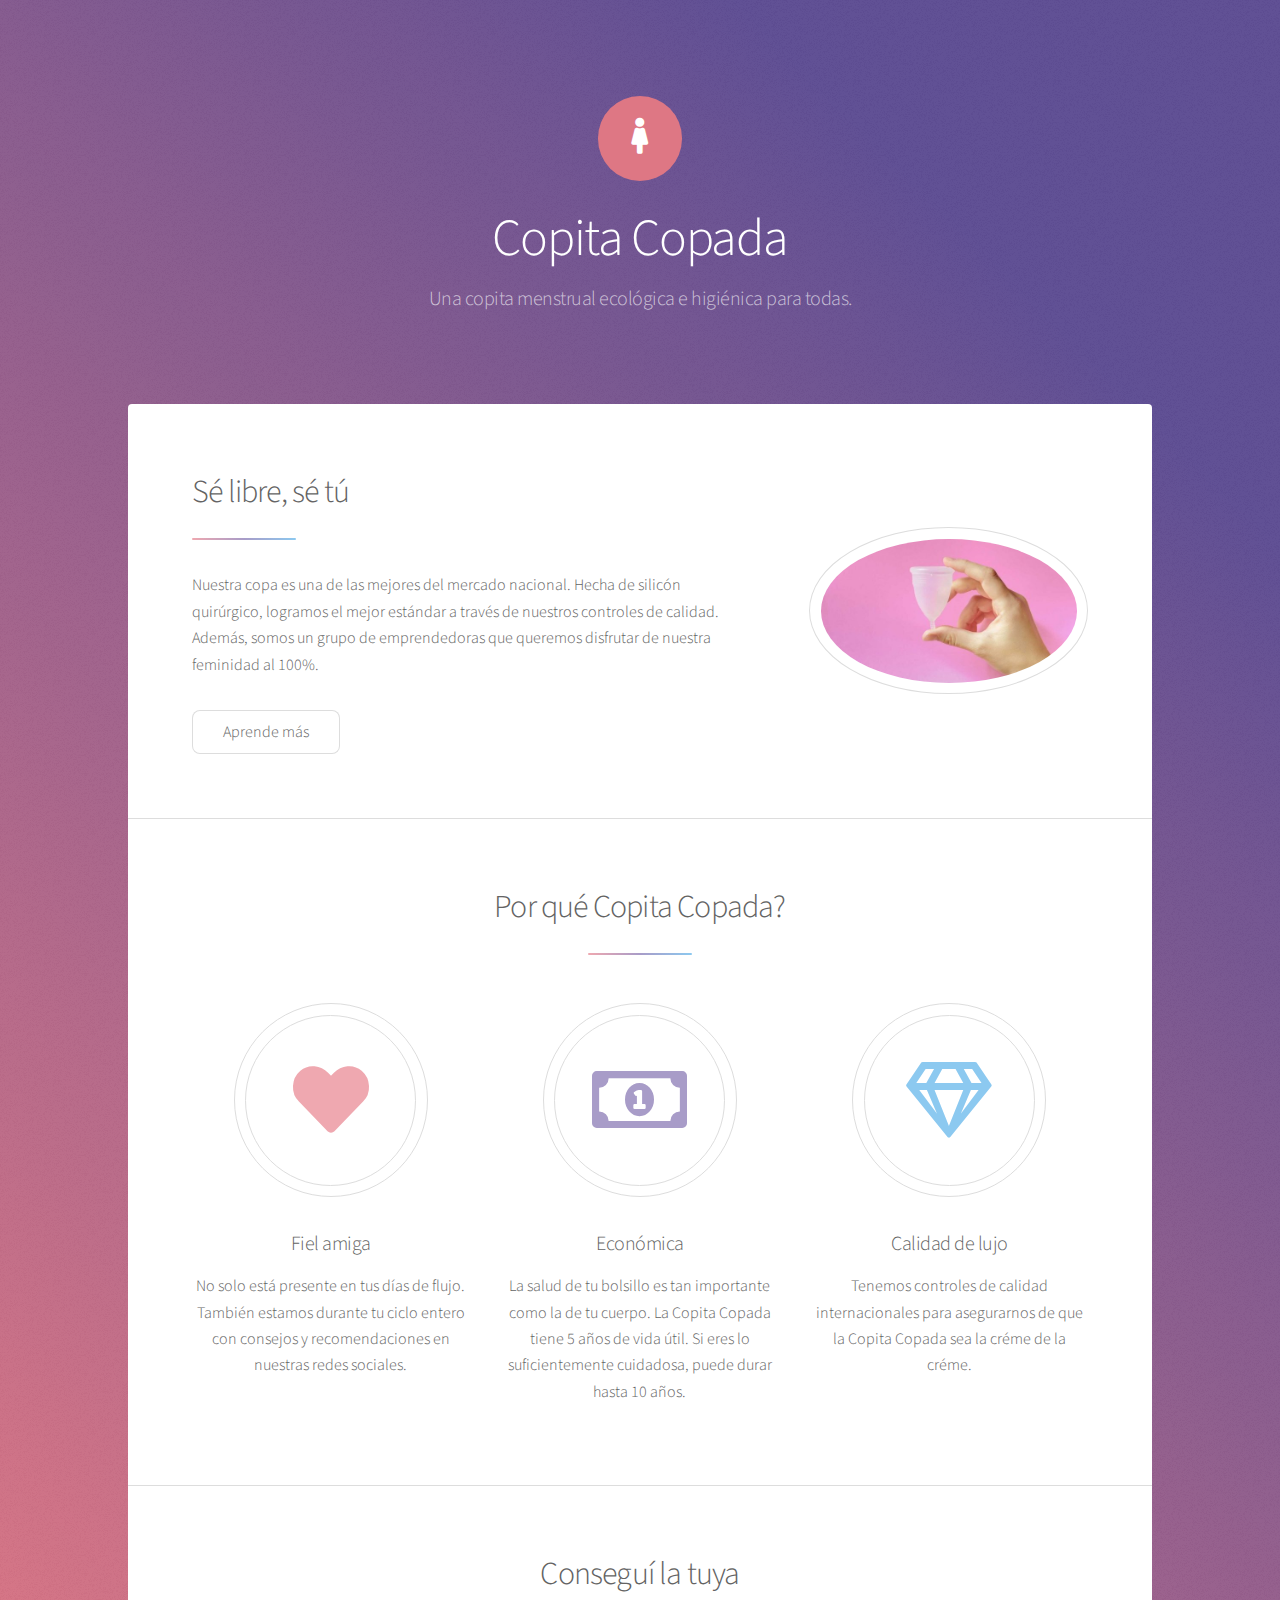
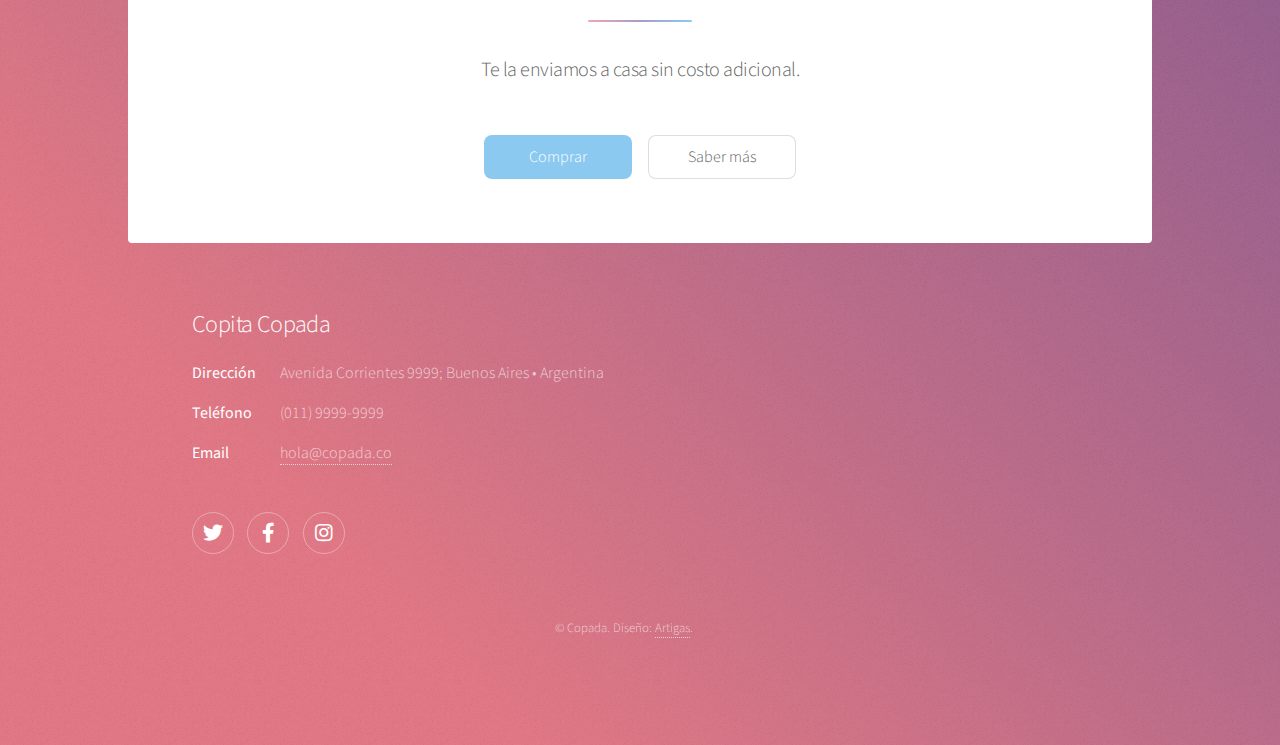
==== copa/index.html @ e7864261 "Added copita copada project" ====
<!DOCTYPE HTML>
<!--
	Stellar by HTML5 UP
	html5up.net | @ajlkn
	Free for personal and commercial use under the CCA 3.0 license (html5up.net/license)
-->
<html>
	<head>
		<title>Copita Copada</title>
		<meta charset="utf-8" />
		<meta name="viewport" content="width=device-width, initial-scale=1, user-scalable=no" />
		<link rel="stylesheet" href="assets/css/main.css" />
		<noscript><link rel="stylesheet" href="assets/css/noscript.css" /></noscript>
	</head>
	<body class="is-preload">

		<!-- Wrapper -->
			<div id="wrapper">

				<!-- Header -->
					<header id="header" class="alt">
						<!-- <span class="logo"><i class="fas fa-female"></i></span> -->
						<span class="logo-new icon-new"><i class="fas fa-female"></i></span>
						<h1>Copita Copada</h1>
						<p>Una copita menstrual ecológica e higiénica para todas.</p>
					</header>

				<!-- Nav -->
					<!-- <nav id="nav">
						<ul>
							<li><a href="#intro" class="active">Introduction</a></li>
							<li><a href="#first">First Section</a></li>
							<li><a href="#second">Second Section</a></li>
							<li><a href="#cta">Get Started</a></li>
						</ul>
					</nav> -->

				<!-- Main -->
					<div id="main">

						<!-- Introduction -->
							<section id="intro" class="main">
								<div class="spotlight">
									<div class="content">
										<header class="major">
											<h2>Sé libre, sé tú</h2>
										</header>
										<p>Nuestra copa es una de las mejores del mercado nacional. Hecha de silicón quirúrgico, logramos
											el mejor estándar a través de nuestros controles de calidad. Además, somos un grupo de emprendedoras
											que queremos disfrutar de nuestra feminidad al 100%.
										</p>
										<ul class="actions">
											<li><a href="generic.html" class="button">Aprende más</a></li>
										</ul>
									</div>
									<span class="image"><img src="images/copa-menstrual.jpeg" alt="" /></span>
								</div>
							</section>

						<!-- First Section -->
							<section id="first" class="main special">
								<header class="major">
									<h2>Por qué Copita Copada?</h2>
								</header>
								<ul class="features">
									<li>
										<span class="icon solid major style1 fa-heart"></span>
										<h3>Fiel amiga</h3>
										<p>No solo está presente en tus días de flujo. También estamos durante tu ciclo entero con consejos y recomendaciones en nuestras redes sociales.</p>
									</li>
									<li>
										<span class="icon major style3 fa-money-bill-alt"></span>
										<h3>Económica</h3>
										<p>La salud de tu bolsillo es tan importante como la de tu cuerpo. La Copita Copada tiene 5 años de vida útil.
											Si eres lo suficientemente cuidadosa, puede durar hasta 10 años.
										</p>
									</li>
									<li>
										<span class="icon major style5 fa-gem"></span>
										<h3>Calidad de lujo</h3>
										<p>Tenemos controles de calidad internacionales para asegurarnos de que la Copita Copada sea la créme de la créme.</p>
									</li>
								</ul>
							</section>

						<!-- Second Section -->
							<!-- <section id="second" class="main special">
								<header class="major">
									<h2>Ipsum consequat</h2>
									<p>Donec imperdiet consequat consequat. Suspendisse feugiat congue<br />
									posuere. Nulla massa urna, fermentum eget quam aliquet.</p>
								</header>
								<ul class="statistics">
									<li class="style1">
										<span class="icon solid fa-code-branch"></span>
										<strong>5,120</strong> Etiam
									</li>
									<li class="style2">
										<span class="icon fa-folder-open"></span>
										<strong>8,192</strong> Magna
									</li>
									<li class="style3">
										<span class="icon solid fa-signal"></span>
										<strong>2,048</strong> Tempus
									</li>
									<li class="style4">
										<span class="icon solid fa-laptop"></span>
										<strong>4,096</strong> Aliquam
									</li>
									<li class="style5">
										<span class="icon fa-gem"></span>
										<strong>1,024</strong> Nullam
									</li>
								</ul>
								<p class="content">Nam elementum nisl et mi a commodo porttitor. Morbi sit amet nisl eu arcu faucibus hendrerit vel a risus. Nam a orci mi, elementum ac arcu sit amet, fermentum pellentesque et purus. Integer maximus varius lorem, sed convallis diam accumsan sed. Etiam porttitor placerat sapien, sed eleifend a enim pulvinar faucibus semper quis ut arcu. Ut non nisl a mollis est efficitur vestibulum. Integer eget purus nec nulla mattis et accumsan ut magna libero. Morbi auctor iaculis porttitor. Sed ut magna ac risus et hendrerit scelerisque. Praesent eleifend lacus in lectus aliquam porta. Cras eu ornare dui curabitur lacinia.</p>
								<footer class="major">
									<ul class="actions special">
										<li><a href="generic.html" class="button">Learn More</a></li>
									</ul>
								</footer>
							</section> -->

						<!-- Get Started -->
							<section id="cta" class="main special">
								<header class="major">
									<h2>Conseguí la tuya</h2>
									<p>Te la enviamos a casa sin costo adicional.</p>
								</header>
								<footer class="major">
									<ul class="actions special">
										<li><a href="generic.html" class="button primary">Comprar</a></li>
										<li><a href="generic.html" class="button">Saber más</a></li>
									</ul>
								</footer>
							</section>

					</div>

				<!-- Footer -->
					<footer id="footer">
						<section>
							<h2>Copita Copada</h2>
							<dl class="alt">
								<dt>Dirección</dt>
								<dd>Avenida Corrientes 9999; Buenos Aires &bull; Argentina</dd>
								<dt>Teléfono</dt>
								<dd>(011) 9999-9999</dd>
								<dt>Email</dt>
								<dd><a href="#">hola@copada.co</a></dd>
							</dl>
							<ul class="icons">
								<li><a href="#" class="icon brands fa-twitter alt"><span class="label">Twitter</span></a></li>
								<li><a href="#" class="icon brands fa-facebook-f alt"><span class="label">Facebook</span></a></li>
								<li><a href="#" class="icon brands fa-instagram alt"><span class="label">Instagram</span></a></li>
							</ul>
						</section>
						<p class="copyright">&copy; Copada. Diseño: <a href="https://artigas.dev">Artigas</a>.</p>
					</footer>

			</div>

		<!-- Scripts -->
			<script src="assets/js/jquery.min.js"></script>
			<script src="assets/js/jquery.scrollex.min.js"></script>
			<script src="assets/js/jquery.scrolly.min.js"></script>
			<script src="assets/js/browser.min.js"></script>
			<script src="assets/js/breakpoints.min.js"></script>
			<script src="assets/js/util.js"></script>
			<script src="assets/js/main.js"></script>

	</body>
</html>
---- copa/assets/css/main.css ----
@import url(fontawesome-all.min.css);
@import 'https://fonts.googleapis.com/css?family=Source+Sans+Pro:300,400';

/*
	Stellar by HTML5 UP
	html5up.net | @ajlkn
	Free for personal and commercial use under the CCA 3.0 license (html5up.net/license)
*/

html, body, div, span, applet, object,
iframe, h1, h2, h3, h4, h5, h6, p, blockquote,
pre, a, abbr, acronym, address, big, cite,
code, del, dfn, em, img, ins, kbd, q, s, samp,
small, strike, strong, sub, sup, tt, var, b,
u, i, center, dl, dt, dd, ol, ul, li, fieldset,
form, label, legend, table, caption, tbody,
tfoot, thead, tr, th, td, article, aside,
canvas, details, embed, figure, figcaption,
footer, header, hgroup, menu, nav, output, ruby,
section, summary, time, mark, audio, video {
	margin: 0;
	padding: 0;
	border: 0;
	font-size: 100%;
	font: inherit;
	vertical-align: baseline;}

article, aside, details, figcaption, figure,
footer, header, hgroup, menu, nav, section {
	display: block;}

body {
	line-height: 1;
}

ol, ul {
	list-style: none;
}

blockquote, q {
	quotes: none;
}

	blockquote:before, blockquote:after, q:before, q:after {
		content: '';
		content: none;
	}

table {
	border-collapse: collapse;
	border-spacing: 0;
}

body {
	-webkit-text-size-adjust: none;
}

mark {
	background-color: transparent;
	color: inherit;
}

input::-moz-focus-inner {
	border: 0;
	padding: 0;
}

input, select, textarea {
	-moz-appearance: none;
	-webkit-appearance: none;
	-ms-appearance: none;
	appearance: none;
}

/* Basic */

	@-ms-viewport {
		width: device-width;
	}

	body {
		-ms-overflow-style: scrollbar;
	}

	@media screen and (max-width: 480px) {

		html, body {
			min-width: 320px;
		}

	}

	html {
		box-sizing: border-box;
	}

	*, *:before, *:after {
		box-sizing: inherit;
	}

	body {
		background-color: #935d8c;
		background-image: url("images/overlay.png"), -moz-linear-gradient(45deg, #e37682 15%, #5f4d93 85%);
		background-image: url("images/overlay.png"), -webkit-linear-gradient(45deg, #e37682 15%, #5f4d93 85%);
		background-image: url("images/overlay.png"), -ms-linear-gradient(45deg, #e37682 15%, #5f4d93 85%);
		background-image: url("images/overlay.png"), linear-gradient(45deg, #e37682 15%, #5f4d93 85%);
	}

		body.is-preload *, body.is-preload *:before, body.is-preload *:after {
			-moz-animation: none !important;
			-webkit-animation: none !important;
			-ms-animation: none !important;
			animation: none !important;
			-moz-transition: none !important;
			-webkit-transition: none !important;
			-ms-transition: none !important;
			transition: none !important;
		}

/* Type */

	body {
		background-color: #935d8c;
		color: rgba(255, 255, 255, 0.65);
	}

	body, input, select, textarea {
		font-family: "Source Sans Pro", Helvetica, sans-serif;
		font-size: 17pt;
		font-weight: 300;
		line-height: 1.65;
	}

		@media screen and (max-width: 1680px) {

			body, input, select, textarea {
				font-size: 14pt;
			}

		}

		@media screen and (max-width: 1280px) {

			body, input, select, textarea {
				font-size: 12pt;
			}

		}

		@media screen and (max-width: 360px) {

			body, input, select, textarea {
				font-size: 11pt;
			}

		}

	a {
		-moz-transition: color 0.2s ease, border-bottom 0.2s ease;
		-webkit-transition: color 0.2s ease, border-bottom 0.2s ease;
		-ms-transition: color 0.2s ease, border-bottom 0.2s ease;
		transition: color 0.2s ease, border-bottom 0.2s ease;
		text-decoration: none;
		border-bottom: dotted 1px;
		color: inherit;
	}

		a:hover {
			border-bottom-color: transparent;
		}

	strong, b {
		font-weight: 400;
	}

	em, i {
		font-style: italic;
	}

	p {
		margin: 0 0 2em 0;
	}

		p.content {
			-moz-columns: 20em 2;
			-webkit-columns: 20em 2;
			-ms-columns: 20em 2;
			columns: 20em 2;
			-moz-column-gap: 2em;
			-webkit-column-gap: 2em;
			-ms-column-gap: 2em;
			column-gap: 2em;
			text-align: justify;
		}

	h1, h2, h3, h4, h5, h6 {
		font-weight: 300;
		line-height: 1.5;
		margin: 0 0 0.7em 0;
		letter-spacing: -0.025em;
	}

		h1 a, h2 a, h3 a, h4 a, h5 a, h6 a {
			color: inherit;
			text-decoration: none;
		}

	h1 {
		font-size: 2.5em;
		line-height: 1.2;
	}

	h2 {
		font-size: 1.5em;
	}

	h3 {
		font-size: 1.25em;
	}

	h4 {
		font-size: 1.1em;
	}

	h5 {
		font-size: 0.9em;
	}

	h6 {
		font-size: 0.7em;
	}

	@media screen and (max-width: 736px) {

		h1 {
			font-size: 2em;
		}

	}

	sub {
		font-size: 0.8em;
		position: relative;
		top: 0.5em;
	}

	sup {
		font-size: 0.8em;
		position: relative;
		top: -0.5em;
	}

	blockquote {
		border-left: solid 4px;
		font-style: italic;
		margin: 0 0 2em 0;
		padding: 0.5em 0 0.5em 2em;
	}

	code {
		border-radius: 8px;
		border: solid 1px;
		font-family: "Courier New", monospace;
		font-size: 0.9em;
		margin: 0 0.25em;
		padding: 0.25em 0.65em;
	}

	pre {
		-webkit-overflow-scrolling: touch;
		font-family: "Courier New", monospace;
		font-size: 0.9em;
		margin: 0 0 2em 0;
	}

		pre code {
			display: block;
			line-height: 1.75;
			padding: 1em 1.5em;
			overflow-x: auto;
		}

	hr {
		border: 0;
		border-bottom: solid 1px;
		margin: 2em 0;
	}

		hr.major {
			margin: 3em 0;
		}

	.align-left {
		text-align: left;
	}

	.align-center {
		text-align: center;
	}

	.align-right {
		text-align: right;
	}

	input, select, textarea {
		color: #ffffff;
	}

	a:hover {
		color: #ffffff;
	}

	strong, b {
		color: #ffffff;
	}

	h1, h2, h3, h4, h5, h6 {
		color: #ffffff;
	}

	blockquote {
		border-left-color: rgba(255, 255, 255, 0.35);
	}

	code {
		background: rgba(255, 255, 255, 0.075);
		border-color: rgba(255, 255, 255, 0.35);
	}

	hr {
		border-bottom-color: rgba(255, 255, 255, 0.35);
	}

/* Row */

	.row {
		display: flex;
		flex-wrap: wrap;
		box-sizing: border-box;
		align-items: stretch;
	}

		.row > * {
			box-sizing: border-box;
		}

		.row.gtr-uniform > * > :last-child {
			margin-bottom: 0;
		}

		.row.aln-left {
			justify-content: flex-start;
		}

		.row.aln-center {
			justify-content: center;
		}

		.row.aln-right {
			justify-content: flex-end;
		}

		.row.aln-top {
			align-items: flex-start;
		}

		.row.aln-middle {
			align-items: center;
		}

		.row.aln-bottom {
			align-items: flex-end;
		}

		.row > .imp {
			order: -1;
		}

		.row > .col-1 {
			width: 8.33333%;
		}

		.row > .off-1 {
			margin-left: 8.33333%;
		}

		.row > .col-2 {
			width: 16.66667%;
		}

		.row > .off-2 {
			margin-left: 16.66667%;
		}

		.row > .col-3 {
			width: 25%;
		}

		.row > .off-3 {
			margin-left: 25%;
		}

		.row > .col-4 {
			width: 33.33333%;
		}

		.row > .off-4 {
			margin-left: 33.33333%;
		}

		.row > .col-5 {
			width: 41.66667%;
		}

		.row > .off-5 {
			margin-left: 41.66667%;
		}

		.row > .col-6 {
			width: 50%;
		}

		.row > .off-6 {
			margin-left: 50%;
		}

		.row > .col-7 {
			width: 58.33333%;
		}

		.row > .off-7 {
			margin-left: 58.33333%;
		}

		.row > .col-8 {
			width: 66.66667%;
		}

		.row > .off-8 {
			margin-left: 66.66667%;
		}

		.row > .col-9 {
			width: 75%;
		}

		.row > .off-9 {
			margin-left: 75%;
		}

		.row > .col-10 {
			width: 83.33333%;
		}

		.row > .off-10 {
			margin-left: 83.33333%;
		}

		.row > .col-11 {
			width: 91.66667%;
		}

		.row > .off-11 {
			margin-left: 91.66667%;
		}

		.row > .col-12 {
			width: 100%;
		}

		.row > .off-12 {
			margin-left: 100%;
		}

		.row.gtr-0 {
			margin-top: 0;
			margin-left: 0em;
		}

			.row.gtr-0 > * {
				padding: 0 0 0 0em;
			}

			.row.gtr-0.gtr-uniform {
				margin-top: 0em;
			}

				.row.gtr-0.gtr-uniform > * {
					padding-top: 0em;
				}

		.row.gtr-25 {
			margin-top: 0;
			margin-left: -0.375em;
		}

			.row.gtr-25 > * {
				padding: 0 0 0 0.375em;
			}

			.row.gtr-25.gtr-uniform {
				margin-top: -0.375em;
			}

				.row.gtr-25.gtr-uniform > * {
					padding-top: 0.375em;
				}

		.row.gtr-50 {
			margin-top: 0;
			margin-left: -0.75em;
		}

			.row.gtr-50 > * {
				padding: 0 0 0 0.75em;
			}

			.row.gtr-50.gtr-uniform {
				margin-top: -0.75em;
			}

				.row.gtr-50.gtr-uniform > * {
					padding-top: 0.75em;
				}

		.row {
			margin-top: 0;
			margin-left: -1.5em;
		}

			.row > * {
				padding: 0 0 0 1.5em;
			}

			.row.gtr-uniform {
				margin-top: -1.5em;
			}

				.row.gtr-uniform > * {
					padding-top: 1.5em;
				}

		.row.gtr-150 {
			margin-top: 0;
			margin-left: -2.25em;
		}

			.row.gtr-150 > * {
				padding: 0 0 0 2.25em;
			}

			.row.gtr-150.gtr-uniform {
				margin-top: -2.25em;
			}

				.row.gtr-150.gtr-uniform > * {
					padding-top: 2.25em;
				}

		.row.gtr-200 {
			margin-top: 0;
			margin-left: -3em;
		}

			.row.gtr-200 > * {
				padding: 0 0 0 3em;
			}

			.row.gtr-200.gtr-uniform {
				margin-top: -3em;
			}

				.row.gtr-200.gtr-uniform > * {
					padding-top: 3em;
				}

		@media screen and (max-width: 1680px) {

			.row {
				display: flex;
				flex-wrap: wrap;
				box-sizing: border-box;
				align-items: stretch;
			}

				.row > * {
					box-sizing: border-box;
				}

				.row.gtr-uniform > * > :last-child {
					margin-bottom: 0;
				}

				.row.aln-left {
					justify-content: flex-start;
				}

				.row.aln-center {
					justify-content: center;
				}

				.row.aln-right {
					justify-content: flex-end;
				}

				.row.aln-top {
					align-items: flex-start;
				}

				.row.aln-middle {
					align-items: center;
				}

				.row.aln-bottom {
					align-items: flex-end;
				}

				.row > .imp-xlarge {
					order: -1;
				}

				.row > .col-1-xlarge {
					width: 8.33333%;
				}

				.row > .off-1-xlarge {
					margin-left: 8.33333%;
				}

				.row > .col-2-xlarge {
					width: 16.66667%;
				}

				.row > .off-2-xlarge {
					margin-left: 16.66667%;
				}

				.row > .col-3-xlarge {
					width: 25%;
				}

				.row > .off-3-xlarge {
					margin-left: 25%;
				}

				.row > .col-4-xlarge {
					width: 33.33333%;
				}

				.row > .off-4-xlarge {
					margin-left: 33.33333%;
				}

				.row > .col-5-xlarge {
					width: 41.66667%;
				}

				.row > .off-5-xlarge {
					margin-left: 41.66667%;
				}

				.row > .col-6-xlarge {
					width: 50%;
				}

				.row > .off-6-xlarge {
					margin-left: 50%;
				}

				.row > .col-7-xlarge {
					width: 58.33333%;
				}

				.row > .off-7-xlarge {
					margin-left: 58.33333%;
				}

				.row > .col-8-xlarge {
					width: 66.66667%;
				}

				.row > .off-8-xlarge {
					margin-left: 66.66667%;
				}

				.row > .col-9-xlarge {
					width: 75%;
				}

				.row > .off-9-xlarge {
					margin-left: 75%;
				}

				.row > .col-10-xlarge {
					width: 83.33333%;
				}

				.row > .off-10-xlarge {
					margin-left: 83.33333%;
				}

				.row > .col-11-xlarge {
					width: 91.66667%;
				}

				.row > .off-11-xlarge {
					margin-left: 91.66667%;
				}

				.row > .col-12-xlarge {
					width: 100%;
				}

				.row > .off-12-xlarge {
					margin-left: 100%;
				}

				.row.gtr-0 {
					margin-top: 0;
					margin-left: 0em;
				}

					.row.gtr-0 > * {
						padding: 0 0 0 0em;
					}

					.row.gtr-0.gtr-uniform {
						margin-top: 0em;
					}

						.row.gtr-0.gtr-uniform > * {
							padding-top: 0em;
						}

				.row.gtr-25 {
					margin-top: 0;
					margin-left: -0.375em;
				}

					.row.gtr-25 > * {
						padding: 0 0 0 0.375em;
					}

					.row.gtr-25.gtr-uniform {
						margin-top: -0.375em;
					}

						.row.gtr-25.gtr-uniform > * {
							padding-top: 0.375em;
						}

				.row.gtr-50 {
					margin-top: 0;
					margin-left: -0.75em;
				}

					.row.gtr-50 > * {
						padding: 0 0 0 0.75em;
					}

					.row.gtr-50.gtr-uniform {
						margin-top: -0.75em;
					}

						.row.gtr-50.gtr-uniform > * {
							padding-top: 0.75em;
						}

				.row {
					margin-top: 0;
					margin-left: -1.5em;
				}

					.row > * {
						padding: 0 0 0 1.5em;
					}

					.row.gtr-uniform {
						margin-top: -1.5em;
					}

						.row.gtr-uniform > * {
							padding-top: 1.5em;
						}

				.row.gtr-150 {
					margin-top: 0;
					margin-left: -2.25em;
				}

					.row.gtr-150 > * {
						padding: 0 0 0 2.25em;
					}

					.row.gtr-150.gtr-uniform {
						margin-top: -2.25em;
					}

						.row.gtr-150.gtr-uniform > * {
							padding-top: 2.25em;
						}

				.row.gtr-200 {
					margin-top: 0;
					margin-left: -3em;
				}

					.row.gtr-200 > * {
						padding: 0 0 0 3em;
					}

					.row.gtr-200.gtr-uniform {
						margin-top: -3em;
					}

						.row.gtr-200.gtr-uniform > * {
							padding-top: 3em;
						}

		}

		@media screen and (max-width: 1280px) {

			.row {
				display: flex;
				flex-wrap: wrap;
				box-sizing: border-box;
				align-items: stretch;
			}

				.row > * {
					box-sizing: border-box;
				}

				.row.gtr-uniform > * > :last-child {
					margin-bottom: 0;
				}

				.row.aln-left {
					justify-content: flex-start;
				}

				.row.aln-center {
					justify-content: center;
				}

				.row.aln-right {
					justify-content: flex-end;
				}

				.row.aln-top {
					align-items: flex-start;
				}

				.row.aln-middle {
					align-items: center;
				}

				.row.aln-bottom {
					align-items: flex-end;
				}

				.row > .imp-large {
					order: -1;
				}

				.row > .col-1-large {
					width: 8.33333%;
				}

				.row > .off-1-large {
					margin-left: 8.33333%;
				}

				.row > .col-2-large {
					width: 16.66667%;
				}

				.row > .off-2-large {
					margin-left: 16.66667%;
				}

				.row > .col-3-large {
					width: 25%;
				}

				.row > .off-3-large {
					margin-left: 25%;
				}

				.row > .col-4-large {
					width: 33.33333%;
				}

				.row > .off-4-large {
					margin-left: 33.33333%;
				}

				.row > .col-5-large {
					width: 41.66667%;
				}

				.row > .off-5-large {
					margin-left: 41.66667%;
				}

				.row > .col-6-large {
					width: 50%;
				}

				.row > .off-6-large {
					margin-left: 50%;
				}

				.row > .col-7-large {
					width: 58.33333%;
				}

				.row > .off-7-large {
					margin-left: 58.33333%;
				}

				.row > .col-8-large {
					width: 66.66667%;
				}

				.row > .off-8-large {
					margin-left: 66.66667%;
				}

				.row > .col-9-large {
					width: 75%;
				}

				.row > .off-9-large {
					margin-left: 75%;
				}

				.row > .col-10-large {
					width: 83.33333%;
				}

				.row > .off-10-large {
					margin-left: 83.33333%;
				}

				.row > .col-11-large {
					width: 91.66667%;
				}

				.row > .off-11-large {
					margin-left: 91.66667%;
				}

				.row > .col-12-large {
					width: 100%;
				}

				.row > .off-12-large {
					margin-left: 100%;
				}

				.row.gtr-0 {
					margin-top: 0;
					margin-left: 0em;
				}

					.row.gtr-0 > * {
						padding: 0 0 0 0em;
					}

					.row.gtr-0.gtr-uniform {
						margin-top: 0em;
					}

						.row.gtr-0.gtr-uniform > * {
							padding-top: 0em;
						}

				.row.gtr-25 {
					margin-top: 0;
					margin-left: -0.375em;
				}

					.row.gtr-25 > * {
						padding: 0 0 0 0.375em;
					}

					.row.gtr-25.gtr-uniform {
						margin-top: -0.375em;
					}

						.row.gtr-25.gtr-uniform > * {
							padding-top: 0.375em;
						}

				.row.gtr-50 {
					margin-top: 0;
					margin-left: -0.75em;
				}

					.row.gtr-50 > * {
						padding: 0 0 0 0.75em;
					}

					.row.gtr-50.gtr-uniform {
						margin-top: -0.75em;
					}

						.row.gtr-50.gtr-uniform > * {
							padding-top: 0.75em;
						}

				.row {
					margin-top: 0;
					margin-left: -1.5em;
				}

					.row > * {
						padding: 0 0 0 1.5em;
					}

					.row.gtr-uniform {
						margin-top: -1.5em;
					}

						.row.gtr-uniform > * {
							padding-top: 1.5em;
						}

				.row.gtr-150 {
					margin-top: 0;
					margin-left: -2.25em;
				}

					.row.gtr-150 > * {
						padding: 0 0 0 2.25em;
					}

					.row.gtr-150.gtr-uniform {
						margin-top: -2.25em;
					}

						.row.gtr-150.gtr-uniform > * {
							padding-top: 2.25em;
						}

				.row.gtr-200 {
					margin-top: 0;
					margin-left: -3em;
				}

					.row.gtr-200 > * {
						padding: 0 0 0 3em;
					}

					.row.gtr-200.gtr-uniform {
						margin-top: -3em;
					}

						.row.gtr-200.gtr-uniform > * {
							padding-top: 3em;
						}

		}

		@media screen and (max-width: 980px) {

			.row {
				display: flex;
				flex-wrap: wrap;
				box-sizing: border-box;
				align-items: stretch;
			}

				.row > * {
					box-sizing: border-box;
				}

				.row.gtr-uniform > * > :last-child {
					margin-bottom: 0;
				}

				.row.aln-left {
					justify-content: flex-start;
				}

				.row.aln-center {
					justify-content: center;
				}

				.row.aln-right {
					justify-content: flex-end;
				}

				.row.aln-top {
					align-items: flex-start;
				}

				.row.aln-middle {
					align-items: center;
				}

				.row.aln-bottom {
					align-items: flex-end;
				}

				.row > .imp-medium {
					order: -1;
				}

				.row > .col-1-medium {
					width: 8.33333%;
				}

				.row > .off-1-medium {
					margin-left: 8.33333%;
				}

				.row > .col-2-medium {
					width: 16.66667%;
				}

				.row > .off-2-medium {
					margin-left: 16.66667%;
				}

				.row > .col-3-medium {
					width: 25%;
				}

				.row > .off-3-medium {
					margin-left: 25%;
				}

				.row > .col-4-medium {
					width: 33.33333%;
				}

				.row > .off-4-medium {
					margin-left: 33.33333%;
				}

				.row > .col-5-medium {
					width: 41.66667%;
				}

				.row > .off-5-medium {
					margin-left: 41.66667%;
				}

				.row > .col-6-medium {
					width: 50%;
				}

				.row > .off-6-medium {
					margin-left: 50%;
				}

				.row > .col-7-medium {
					width: 58.33333%;
				}

				.row > .off-7-medium {
					margin-left: 58.33333%;
				}

				.row > .col-8-medium {
					width: 66.66667%;
				}

				.row > .off-8-medium {
					margin-left: 66.66667%;
				}

				.row > .col-9-medium {
					width: 75%;
				}

				.row > .off-9-medium {
					margin-left: 75%;
				}

				.row > .col-10-medium {
					width: 83.33333%;
				}

				.row > .off-10-medium {
					margin-left: 83.33333%;
				}

				.row > .col-11-medium {
					width: 91.66667%;
				}

				.row > .off-11-medium {
					margin-left: 91.66667%;
				}

				.row > .col-12-medium {
					width: 100%;
				}

				.row > .off-12-medium {
					margin-left: 100%;
				}

				.row.gtr-0 {
					margin-top: 0;
					margin-left: 0em;
				}

					.row.gtr-0 > * {
						padding: 0 0 0 0em;
					}

					.row.gtr-0.gtr-uniform {
						margin-top: 0em;
					}

						.row.gtr-0.gtr-uniform > * {
							padding-top: 0em;
						}

				.row.gtr-25 {
					margin-top: 0;
					margin-left: -0.375em;
				}

					.row.gtr-25 > * {
						padding: 0 0 0 0.375em;
					}

					.row.gtr-25.gtr-uniform {
						margin-top: -0.375em;
					}

						.row.gtr-25.gtr-uniform > * {
							padding-top: 0.375em;
						}

				.row.gtr-50 {
					margin-top: 0;
					margin-left: -0.75em;
				}

					.row.gtr-50 > * {
						padding: 0 0 0 0.75em;
					}

					.row.gtr-50.gtr-uniform {
						margin-top: -0.75em;
					}

						.row.gtr-50.gtr-uniform > * {
							padding-top: 0.75em;
						}

				.row {
					margin-top: 0;
					margin-left: -1.5em;
				}

					.row > * {
						padding: 0 0 0 1.5em;
					}

					.row.gtr-uniform {
						margin-top: -1.5em;
					}

						.row.gtr-uniform > * {
							padding-top: 1.5em;
						}

				.row.gtr-150 {
					margin-top: 0;
					margin-left: -2.25em;
				}

					.row.gtr-150 > * {
						padding: 0 0 0 2.25em;
					}

					.row.gtr-150.gtr-uniform {
						margin-top: -2.25em;
					}

						.row.gtr-150.gtr-uniform > * {
							padding-top: 2.25em;
						}

				.row.gtr-200 {
					margin-top: 0;
					margin-left: -3em;
				}

					.row.gtr-200 > * {
						padding: 0 0 0 3em;
					}

					.row.gtr-200.gtr-uniform {
						margin-top: -3em;
					}

						.row.gtr-200.gtr-uniform > * {
							padding-top: 3em;
						}

		}

		@media screen and (max-width: 736px) {

			.row {
				display: flex;
				flex-wrap: wrap;
				box-sizing: border-box;
				align-items: stretch;
			}

				.row > * {
					box-sizing: border-box;
				}

				.row.gtr-uniform > * > :last-child {
					margin-bottom: 0;
				}

				.row.aln-left {
					justify-content: flex-start;
				}

				.row.aln-center {
					justify-content: center;
				}

				.row.aln-right {
					justify-content: flex-end;
				}

				.row.aln-top {
					align-items: flex-start;
				}

				.row.aln-middle {
					align-items: center;
				}

				.row.aln-bottom {
					align-items: flex-end;
				}

				.row > .imp-small {
					order: -1;
				}

				.row > .col-1-small {
					width: 8.33333%;
				}

				.row > .off-1-small {
					margin-left: 8.33333%;
				}

				.row > .col-2-small {
					width: 16.66667%;
				}

				.row > .off-2-small {
					margin-left: 16.66667%;
				}

				.row > .col-3-small {
					width: 25%;
				}

				.row > .off-3-small {
					margin-left: 25%;
				}

				.row > .col-4-small {
					width: 33.33333%;
				}

				.row > .off-4-small {
					margin-left: 33.33333%;
				}

				.row > .col-5-small {
					width: 41.66667%;
				}

				.row > .off-5-small {
					margin-left: 41.66667%;
				}

				.row > .col-6-small {
					width: 50%;
				}

				.row > .off-6-small {
					margin-left: 50%;
				}

				.row > .col-7-small {
					width: 58.33333%;
				}

				.row > .off-7-small {
					margin-left: 58.33333%;
				}

				.row > .col-8-small {
					width: 66.66667%;
				}

				.row > .off-8-small {
					margin-left: 66.66667%;
				}

				.row > .col-9-small {
					width: 75%;
				}

				.row > .off-9-small {
					margin-left: 75%;
				}

				.row > .col-10-small {
					width: 83.33333%;
				}

				.row > .off-10-small {
					margin-left: 83.33333%;
				}

				.row > .col-11-small {
					width: 91.66667%;
				}

				.row > .off-11-small {
					margin-left: 91.66667%;
				}

				.row > .col-12-small {
					width: 100%;
				}

				.row > .off-12-small {
					margin-left: 100%;
				}

				.row.gtr-0 {
					margin-top: 0;
					margin-left: 0em;
				}

					.row.gtr-0 > * {
						padding: 0 0 0 0em;
					}

					.row.gtr-0.gtr-uniform {
						margin-top: 0em;
					}

						.row.gtr-0.gtr-uniform > * {
							padding-top: 0em;
						}

				.row.gtr-25 {
					margin-top: 0;
					margin-left: -0.25em;
				}

					.row.gtr-25 > * {
						padding: 0 0 0 0.25em;
					}

					.row.gtr-25.gtr-uniform {
						margin-top: -0.25em;
					}

						.row.gtr-25.gtr-uniform > * {
							padding-top: 0.25em;
						}

				.row.gtr-50 {
					margin-top: 0;
					margin-left: -0.5em;
				}

					.row.gtr-50 > * {
						padding: 0 0 0 0.5em;
					}

					.row.gtr-50.gtr-uniform {
						margin-top: -0.5em;
					}

						.row.gtr-50.gtr-uniform > * {
							padding-top: 0.5em;
						}

				.row {
					margin-top: 0;
					margin-left: -1em;
				}

					.row > * {
						padding: 0 0 0 1em;
					}

					.row.gtr-uniform {
						margin-top: -1em;
					}

						.row.gtr-uniform > * {
							padding-top: 1em;
						}

				.row.gtr-150 {
					margin-top: 0;
					margin-left: -1.5em;
				}

					.row.gtr-150 > * {
						padding: 0 0 0 1.5em;
					}

					.row.gtr-150.gtr-uniform {
						margin-top: -1.5em;
					}

						.row.gtr-150.gtr-uniform > * {
							padding-top: 1.5em;
						}

				.row.gtr-200 {
					margin-top: 0;
					margin-left: -2em;
				}

					.row.gtr-200 > * {
						padding: 0 0 0 2em;
					}

					.row.gtr-200.gtr-uniform {
						margin-top: -2em;
					}

						.row.gtr-200.gtr-uniform > * {
							padding-top: 2em;
						}

		}

		@media screen and (max-width: 480px) {

			.row {
				display: flex;
				flex-wrap: wrap;
				box-sizing: border-box;
				align-items: stretch;
			}

				.row > * {
					box-sizing: border-box;
				}

				.row.gtr-uniform > * > :last-child {
					margin-bottom: 0;
				}

				.row.aln-left {
					justify-content: flex-start;
				}

				.row.aln-center {
					justify-content: center;
				}

				.row.aln-right {
					justify-content: flex-end;
				}

				.row.aln-top {
					align-items: flex-start;
				}

				.row.aln-middle {
					align-items: center;
				}

				.row.aln-bottom {
					align-items: flex-end;
				}

				.row > .imp-xsmall {
					order: -1;
				}

				.row > .col-1-xsmall {
					width: 8.33333%;
				}

				.row > .off-1-xsmall {
					margin-left: 8.33333%;
				}

				.row > .col-2-xsmall {
					width: 16.66667%;
				}

				.row > .off-2-xsmall {
					margin-left: 16.66667%;
				}

				.row > .col-3-xsmall {
					width: 25%;
				}

				.row > .off-3-xsmall {
					margin-left: 25%;
				}

				.row > .col-4-xsmall {
					width: 33.33333%;
				}

				.row > .off-4-xsmall {
					margin-left: 33.33333%;
				}

				.row > .col-5-xsmall {
					width: 41.66667%;
				}

				.row > .off-5-xsmall {
					margin-left: 41.66667%;
				}

				.row > .col-6-xsmall {
					width: 50%;
				}

				.row > .off-6-xsmall {
					margin-left: 50%;
				}

				.row > .col-7-xsmall {
					width: 58.33333%;
				}

				.row > .off-7-xsmall {
					margin-left: 58.33333%;
				}

				.row > .col-8-xsmall {
					width: 66.66667%;
				}

				.row > .off-8-xsmall {
					margin-left: 66.66667%;
				}

				.row > .col-9-xsmall {
					width: 75%;
				}

				.row > .off-9-xsmall {
					margin-left: 75%;
				}

				.row > .col-10-xsmall {
					width: 83.33333%;
				}

				.row > .off-10-xsmall {
					margin-left: 83.33333%;
				}

				.row > .col-11-xsmall {
					width: 91.66667%;
				}

				.row > .off-11-xsmall {
					margin-left: 91.66667%;
				}

				.row > .col-12-xsmall {
					width: 100%;
				}

				.row > .off-12-xsmall {
					margin-left: 100%;
				}

				.row.gtr-0 {
					margin-top: 0;
					margin-left: 0em;
				}

					.row.gtr-0 > * {
						padding: 0 0 0 0em;
					}

					.row.gtr-0.gtr-uniform {
						margin-top: 0em;
					}

						.row.gtr-0.gtr-uniform > * {
							padding-top: 0em;
						}

				.row.gtr-25 {
					margin-top: 0;
					margin-left: -0.3125em;
				}

					.row.gtr-25 > * {
						padding: 0 0 0 0.3125em;
					}

					.row.gtr-25.gtr-uniform {
						margin-top: -0.3125em;
					}

						.row.gtr-25.gtr-uniform > * {
							padding-top: 0.3125em;
						}

				.row.gtr-50 {
					margin-top: 0;
					margin-left: -0.625em;
				}

					.row.gtr-50 > * {
						padding: 0 0 0 0.625em;
					}

					.row.gtr-50.gtr-uniform {
						margin-top: -0.625em;
					}

						.row.gtr-50.gtr-uniform > * {
							padding-top: 0.625em;
						}

				.row {
					margin-top: 0;
					margin-left: -1.25em;
				}

					.row > * {
						padding: 0 0 0 1.25em;
					}

					.row.gtr-uniform {
						margin-top: -1.25em;
					}

						.row.gtr-uniform > * {
							padding-top: 1.25em;
						}

				.row.gtr-150 {
					margin-top: 0;
					margin-left: -1.875em;
				}

					.row.gtr-150 > * {
						padding: 0 0 0 1.875em;
					}

					.row.gtr-150.gtr-uniform {
						margin-top: -1.875em;
					}

						.row.gtr-150.gtr-uniform > * {
							padding-top: 1.875em;
						}

				.row.gtr-200 {
					margin-top: 0;
					margin-left: -2.5em;
				}

					.row.gtr-200 > * {
						padding: 0 0 0 2.5em;
					}

					.row.gtr-200.gtr-uniform {
						margin-top: -2.5em;
					}

						.row.gtr-200.gtr-uniform > * {
							padding-top: 2.5em;
						}

		}

/* Box */

	.box {
		border-radius: 8px;
		border: solid;
		margin-bottom: 2em;
		padding: 1.5em;
	}

		.box > :last-child,
		.box > :last-child > :last-child,
		.box > :last-child > :last-child > :last-child {
			margin-bottom: 0;
		}

		.box.alt {
			border: 0;
			border-radius: 0;
			padding: 0;
		}

	.box {
		border-color: rgba(255, 255, 255, 0.35);
	}

/* Button */

	input[type="submit"],
	input[type="reset"],
	input[type="button"],
	button,
	.button {
		-moz-appearance: none;
		-webkit-appearance: none;
		-ms-appearance: none;
		appearance: none;
		-moz-transition: background-color 0.2s ease-in-out, color 0.2s ease-in-out;
		-webkit-transition: background-color 0.2s ease-in-out, color 0.2s ease-in-out;
		-ms-transition: background-color 0.2s ease-in-out, color 0.2s ease-in-out;
		transition: background-color 0.2s ease-in-out, color 0.2s ease-in-out;
		border-radius: 8px;
		border: 0;
		cursor: pointer;
		display: inline-block;
		font-weight: 300;
		height: 2.75em;
		line-height: 2.75em;
		min-width: 9.25em;
		padding: 0 1.5em;
		text-align: center;
		text-decoration: none;
		white-space: nowrap;
	}

		input[type="submit"].icon,
		input[type="reset"].icon,
		input[type="button"].icon,
		button.icon,
		.button.icon {
			padding-left: 1.35em;
		}

			input[type="submit"].icon:before,
			input[type="reset"].icon:before,
			input[type="button"].icon:before,
			button.icon:before,
			.button.icon:before {
				margin-right: 0.5em;
			}

		input[type="submit"].fit,
		input[type="reset"].fit,
		input[type="button"].fit,
		button.fit,
		.button.fit {
			width: 100%;
		}

		input[type="submit"].small,
		input[type="reset"].small,
		input[type="button"].small,
		button.small,
		.button.small {
			font-size: 0.8em;
		}

		input[type="submit"].large,
		input[type="reset"].large,
		input[type="button"].large,
		button.large,
		.button.large {
			font-size: 1.35em;
		}

		input[type="submit"].disabled, input[type="submit"]:disabled,
		input[type="reset"].disabled,
		input[type="reset"]:disabled,
		input[type="button"].disabled,
		input[type="button"]:disabled,
		button.disabled,
		button:disabled,
		.button.disabled,
		.button:disabled {
			pointer-events: none;
			opacity: 0.25;
		}

		@media screen and (max-width: 736px) {

			input[type="submit"],
			input[type="reset"],
			input[type="button"],
			button,
			.button {
				min-width: 0;
			}

		}

	input[type="submit"],
	input[type="reset"],
	input[type="button"],
	button,
	.button {
		background-color: transparent;
		box-shadow: inset 0 0 0 1px rgba(255, 255, 255, 0.35);
		color: #ffffff !important;
	}

		input[type="submit"]:hover,
		input[type="reset"]:hover,
		input[type="button"]:hover,
		button:hover,
		.button:hover {
			background-color: rgba(255, 255, 255, 0.075);
		}

		input[type="submit"]:active,
		input[type="reset"]:active,
		input[type="button"]:active,
		button:active,
		.button:active {
			background-color: rgba(255, 255, 255, 0.2);
		}

		input[type="submit"].icon:before,
		input[type="reset"].icon:before,
		input[type="button"].icon:before,
		button.icon:before,
		.button.icon:before {
			color: rgba(255, 255, 255, 0.5);
		}

		input[type="submit"].primary,
		input[type="reset"].primary,
		input[type="button"].primary,
		button.primary,
		.button.primary {
			background-color: #8cc9f0;
			color: #ffffff !important;
			box-shadow: none;
		}

			input[type="submit"].primary:hover,
			input[type="reset"].primary:hover,
			input[type="button"].primary:hover,
			button.primary:hover,
			.button.primary:hover {
				background-color: #9acff2;
			}

			input[type="submit"].primary:active,
			input[type="reset"].primary:active,
			input[type="button"].primary:active,
			button.primary:active,
			.button.primary:active {
				background-color: #7ec3ee;
			}

			input[type="submit"].primary.icon:before,
			input[type="reset"].primary.icon:before,
			input[type="button"].primary.icon:before,
			button.primary.icon:before,
			.button.primary.icon:before {
				color: #ffffff !important;
			}

/* Form */

	form {
		margin: 0 0 2em 0;
	}

	label {
		display: block;
		font-size: 0.9em;
		font-weight: 400;
		margin: 0 0 1em 0;
	}

	input[type="text"],
	input[type="password"],
	input[type="email"],
	select,
	textarea {
		-moz-appearance: none;
		-webkit-appearance: none;
		-ms-appearance: none;
		appearance: none;
		border-radius: 8px;
		border: solid 1px;
		color: inherit;
		display: block;
		outline: 0;
		padding: 0 1em;
		text-decoration: none;
		width: 100%;
	}

		input[type="text"]:invalid,
		input[type="password"]:invalid,
		input[type="email"]:invalid,
		select:invalid,
		textarea:invalid {
			box-shadow: none;
		}

	select {
		background-size: 1.25rem;
		background-repeat: no-repeat;
		background-position: calc(100% - 1rem) center;
		height: 2.75em;
		padding-right: 2.75em;
		text-overflow: ellipsis;
	}

		select:focus::-ms-value {
			background-color: transparent;
		}

		select::-ms-expand {
			display: none;
		}

	input[type="text"],
	input[type="password"],
	input[type="email"],
	select {
		height: 2.75em;
	}

	textarea {
		padding: 0.75em 1em;
	}

	input[type="checkbox"],
	input[type="radio"] {
		-moz-appearance: none;
		-webkit-appearance: none;
		-ms-appearance: none;
		appearance: none;
		display: block;
		float: left;
		margin-right: -2em;
		opacity: 0;
		width: 1em;
		z-index: -1;
	}

		input[type="checkbox"] + label,
		input[type="radio"] + label {
			text-decoration: none;
			cursor: pointer;
			display: inline-block;
			font-size: 1em;
			font-weight: 300;
			padding-left: 2.4em;
			padding-right: 0.75em;
			position: relative;
		}

			input[type="checkbox"] + label:before,
			input[type="radio"] + label:before {
				-moz-osx-font-smoothing: grayscale;
				-webkit-font-smoothing: antialiased;
				display: inline-block;
				font-style: normal;
				font-variant: normal;
				text-rendering: auto;
				line-height: 1;
				text-transform: none !important;
				font-family: 'Font Awesome 5 Free';
				font-weight: 900;
			}

			input[type="checkbox"] + label:before,
			input[type="radio"] + label:before {
				border-radius: 8px;
				border: solid 1px;
				content: '';
				display: inline-block;
				font-size: 0.8em;
				height: 2.0625em;
				left: 0;
				line-height: 2.0625em;
				position: absolute;
				text-align: center;
				top: 0;
				width: 2.0625em;
			}

		input[type="checkbox"]:checked + label:before,
		input[type="radio"]:checked + label:before {
			content: '\f00c';
		}

	input[type="checkbox"] + label:before {
		border-radius: 8px;
	}

	input[type="radio"] + label:before {
		border-radius: 100%;
	}

	::-webkit-input-placeholder {
		opacity: 1.0;
	}

	:-moz-placeholder {
		opacity: 1.0;
	}

	::-moz-placeholder {
		opacity: 1.0;
	}

	:-ms-input-placeholder {
		opacity: 1.0;
	}

	label {
		color: #ffffff;
	}

	input[type="text"],
	input[type="password"],
	input[type="email"],
	select,
	textarea {
		background-color: rgba(255, 255, 255, 0.075);
		border-color: rgba(255, 255, 255, 0.35);
	}

		input[type="text"]:focus,
		input[type="password"]:focus,
		input[type="email"]:focus,
		select:focus,
		textarea:focus {
			border-color: #8cc9f0;
			box-shadow: 0 0 0 1px #8cc9f0;
		}

	select {
		background-image: url("data:image/svg+xml;charset=utf8,%3Csvg xmlns='http://www.w3.org/2000/svg' width='40' height='40' preserveAspectRatio='none' viewBox='0 0 40 40'%3E%3Cpath d='M9.4,12.3l10.4,10.4l10.4-10.4c0.2-0.2,0.5-0.4,0.9-0.4c0.3,0,0.6,0.1,0.9,0.4l3.3,3.3c0.2,0.2,0.4,0.5,0.4,0.9 c0,0.4-0.1,0.6-0.4,0.9L20.7,31.9c-0.2,0.2-0.5,0.4-0.9,0.4c-0.3,0-0.6-0.1-0.9-0.4L4.3,17.3c-0.2-0.2-0.4-0.5-0.4-0.9 c0-0.4,0.1-0.6,0.4-0.9l3.3-3.3c0.2-0.2,0.5-0.4,0.9-0.4S9.1,12.1,9.4,12.3z' fill='rgba(255, 255, 255, 0.35)' /%3E%3C/svg%3E");
	}

		select option {
			color: #ffffff;
			background: #935d8c;
		}

	input[type="checkbox"] + label,
	input[type="radio"] + label {
		color: rgba(255, 255, 255, 0.65);
	}

		input[type="checkbox"] + label:before,
		input[type="radio"] + label:before {
			background: rgba(255, 255, 255, 0.075);
			border-color: rgba(255, 255, 255, 0.35);
		}

	input[type="checkbox"]:checked + label:before,
	input[type="radio"]:checked + label:before {
		background-color: #ffffff;
		border-color: #ffffff;
		color: #935d8c;
	}

	input[type="checkbox"]:focus + label:before,
	input[type="radio"]:focus + label:before {
		border-color: #8cc9f0;
		box-shadow: 0 0 0 1px #8cc9f0;
	}

	::-webkit-input-placeholder {
		color: rgba(255, 255, 255, 0.5) !important;
	}

	:-moz-placeholder {
		color: rgba(255, 255, 255, 0.5) !important;
	}

	::-moz-placeholder {
		color: rgba(255, 255, 255, 0.5) !important;
	}

	:-ms-input-placeholder {
		color: rgba(255, 255, 255, 0.5) !important;
	}

	.formerize-placeholder {
		color: rgba(255, 255, 255, 0.5) !important;
	}

/* Icon */
	.logo-new {
		background: #DE7784;
		border-radius: 100%;
		color: #ffffff;
		cursor: default;
		display: inline-block;
		font-size: 2.25em;
		height: 2.35em;
		line-height: 2.35em;
		margin: 0 0 0.75em 0;
		text-align: center;
		width: 2.35em;
	}

	.icon {
		text-decoration: none;
		-moz-transition: background-color 0.2s ease-in-out, color 0.2s ease-in-out;
		-webkit-transition: background-color 0.2s ease-in-out, color 0.2s ease-in-out;
		-ms-transition: background-color 0.2s ease-in-out, color 0.2s ease-in-out;
		transition: background-color 0.2s ease-in-out, color 0.2s ease-in-out;
		border-bottom: none;
		position: relative;
	}

		.icon:before {
			-moz-osx-font-smoothing: grayscale;
			-webkit-font-smoothing: antialiased;
			display: inline-block;
			font-style: normal;
			font-variant: normal;
			text-rendering: auto;
			line-height: 1;
			text-transform: none !important;
			font-family: 'Font Awesome 5 Free';
			font-weight: 400;
		}

		.icon > .label {
			display: none;
		}

		.icon:before {
			line-height: solid;
		}

		.icon.solid:before {
			font-weight: 900;
		}

		.icon.brands:before {
			font-family: 'Font Awesome 5 Brands';
		}

		.icon.major {
			border: solid 1px;
			display: inline-block;
			border-radius: 100%;
			padding: 0.65em;
			margin: 0 0 2em 0;
			cursor: default;
		}

			.icon.major:before {
				display: inline-block;
				font-size: 6.25rem;
				width: 2.25em;
				height: 2.25em;
				line-height: 2.2em;
				border-radius: 100%;
				border: solid 1px;
				text-align: center;
			}

		.icon.alt {
			display: inline-block;
			border: solid 1px;
			border-radius: 100%;
		}

			.icon.alt:before {
				display: block;
				font-size: 1.25em;
				width: 2em;
				height: 2em;
				text-align: center;
				line-height: 2em;
			}

		.icon.style1 {
			color: #efa8b0;
		}

		.icon.style2 {
			color: #c79cc8;
		}

		.icon.style3 {
			color: #a89cc8;
		}

		.icon.style4 {
			color: #9bb2e1;
		}

		.icon.style5 {
			color: #8cc9f0;
		}

		@media screen and (max-width: 1680px) {

			.icon.major:before {
				font-size: 5.5rem;
			}

		}

		@media screen and (max-width: 1280px) {

			.icon.major:before {
				font-size: 4.75rem;
			}

		}

		@media screen and (max-width: 736px) {

			.icon.major {
				margin: 0 0 1.5em 0;
				padding: 0.35em;
			}

				.icon.major:before {
					font-size: 3.5rem;
				}

		}

	.icon.major {
		border-color: rgba(255, 255, 255, 0.35);
	}

		.icon.major:before {
			border-color: rgba(255, 255, 255, 0.35);
		}

	.icon.alt {
		border-color: rgba(255, 255, 255, 0.35);
		color: #ffffff;
	}

		.icon.alt:hover {
			background-color: rgba(255, 255, 255, 0.075);
		}

		.icon.alt:active {
			background-color: rgba(255, 255, 255, 0.2);
		}

/* Image */

	.image {
		border-radius: 8px;
		border: 0;
		display: inline-block;
		position: relative;
	}

		.image img {
			border-radius: 8px;
			display: block;
		}

		.image.left, .image.right {
			max-width: 40%;
		}

			.image.left img, .image.right img {
				width: 100%;
			}

		.image.left {
			float: left;
			margin: 0 1.5em 1em 0;
			top: 0.25em;
		}

		.image.right {
			float: right;
			margin: 0 0 1em 1.5em;
			top: 0.25em;
		}

		.image.fit {
			display: block;
			margin: 0 0 2em 0;
			width: 100%;
		}

			.image.fit img {
				width: 100%;
			}

		.image.main {
			display: block;
			margin: 0 0 3em 0;
			width: 100%;
		}

			.image.main img {
				width: 100%;
			}

/* List */

	ol {
		list-style: decimal;
		margin: 0 0 2em 0;
		padding-left: 1.25em;
	}

		ol li {
			padding-left: 0.25em;
		}

	ul {
		list-style: disc;
		margin: 0 0 2em 0;
		padding-left: 1em;
	}

		ul li {
			padding-left: 0.5em;
		}

		ul.alt {
			list-style: none;
			padding-left: 0;
		}

			ul.alt li {
				border-top: solid 1px;
				padding: 0.5em 0;
			}

				ul.alt li:first-child {
					border-top: 0;
					padding-top: 0;
				}

	dl {
		margin: 0 0 2em 0;
	}

		dl dt {
			display: block;
			font-weight: 400;
			margin: 0 0 1em 0;
		}

		dl dd {
			margin-left: 2em;
		}

		dl.alt dt {
			display: block;
			width: 3em;
			margin: 0;
			clear: left;
			float: left;
		}

		dl.alt dd {
			margin: 0 0 0.85em 5.5em;
		}

		dl.alt:after {
			content: '';
			display: block;
			clear: both;
		}

	ul.alt li {
		border-top-color: rgba(255, 255, 255, 0.35);
	}

	dl dt {
		color: #ffffff;
	}

/* Actions */

	ul.actions {
		display: -moz-flex;
		display: -webkit-flex;
		display: -ms-flex;
		display: flex;
		cursor: default;
		list-style: none;
		margin-left: -1em;
		padding-left: 0;
	}

		ul.actions li {
			padding: 0 0 0 1em;
			vertical-align: middle;
		}

		ul.actions.special {
			-moz-justify-content: center;
			-webkit-justify-content: center;
			-ms-justify-content: center;
			justify-content: center;
			width: 100%;
			margin-left: 0;
		}

			ul.actions.special li:first-child {
				padding-left: 0;
			}

		ul.actions.stacked {
			-moz-flex-direction: column;
			-webkit-flex-direction: column;
			-ms-flex-direction: column;
			flex-direction: column;
			margin-left: 0;
		}

			ul.actions.stacked li {
				padding: 1.3em 0 0 0;
			}

				ul.actions.stacked li:first-child {
					padding-top: 0;
				}

		ul.actions.fit {
			width: calc(100% + 1em);
		}

			ul.actions.fit li {
				-moz-flex-grow: 1;
				-webkit-flex-grow: 1;
				-ms-flex-grow: 1;
				flex-grow: 1;
				-moz-flex-shrink: 1;
				-webkit-flex-shrink: 1;
				-ms-flex-shrink: 1;
				flex-shrink: 1;
				width: 100%;
			}

				ul.actions.fit li > * {
					width: 100%;
				}

			ul.actions.fit.stacked {
				width: 100%;
			}

		@media screen and (max-width: 480px) {

			ul.actions:not(.fixed) {
				-moz-flex-direction: column;
				-webkit-flex-direction: column;
				-ms-flex-direction: column;
				flex-direction: column;
				margin-left: 0;
				width: 100% !important;
			}

				ul.actions:not(.fixed) li {
					-moz-flex-grow: 1;
					-webkit-flex-grow: 1;
					-ms-flex-grow: 1;
					flex-grow: 1;
					-moz-flex-shrink: 1;
					-webkit-flex-shrink: 1;
					-ms-flex-shrink: 1;
					flex-shrink: 1;
					padding: 1em 0 0 0;
					text-align: center;
					width: 100%;
				}

					ul.actions:not(.fixed) li > * {
						width: 100%;
					}

					ul.actions:not(.fixed) li:first-child {
						padding-top: 0;
					}

					ul.actions:not(.fixed) li input[type="submit"],
					ul.actions:not(.fixed) li input[type="reset"],
					ul.actions:not(.fixed) li input[type="button"],
					ul.actions:not(.fixed) li button,
					ul.actions:not(.fixed) li .button {
						width: 100%;
					}

						ul.actions:not(.fixed) li input[type="submit"].icon:before,
						ul.actions:not(.fixed) li input[type="reset"].icon:before,
						ul.actions:not(.fixed) li input[type="button"].icon:before,
						ul.actions:not(.fixed) li button.icon:before,
						ul.actions:not(.fixed) li .button.icon:before {
							margin-left: -0.5rem;
						}

		}

/* Icons */

	ul.icons {
		cursor: default;
		list-style: none;
		padding-left: 0;
	}

		ul.icons li {
			display: inline-block;
			padding: 0 0.65em 0 0;
		}

			ul.icons li:last-child {
				padding-right: 0 !important;
			}

/* Section/Article */

	section.special, article.special {
		text-align: center;
	}

	header.major {
		margin-bottom: 3em;
	}

		header.major h2 {
			font-size: 2em;
		}

			header.major h2:after {
				display: block;
				content: '';
				width: 3.25em;
				height: 2px;
				margin: 0.7em 0 1em 0;
				border-radius: 2px;
			}

				section.special header.major h2:after, article.special header.major h2:after {
					margin-left: auto;
					margin-right: auto;
				}

		header.major p {
			font-size: 1.25em;
			letter-spacing: -0.025em;
		}

		header.major.special {
			text-align: center;
		}

			header.major.special h2:after {
				margin-left: auto;
				margin-right: auto;
			}

	footer.major {
		margin-top: 3em;
	}

	@media screen and (max-width: 736px) {

		header.major {
			margin-bottom: 0;
		}

			header.major h2 {
				font-size: 1.5em;
			}

			header.major p {
				font-size: 1em;
				letter-spacing: 0;
			}

				header.major p br {
					display: none;
				}

		footer.major {
			margin-top: 0;
		}

	}

	header.major h2:after {
		background-color: rgba(255, 255, 255, 0.35);
	}

/* Table */

	.table-wrapper {
		-webkit-overflow-scrolling: touch;
		overflow-x: auto;
	}

	table {
		margin: 0 0 2em 0;
		width: 100%;
	}

		table tbody tr {
			border: solid 1px;
			border-left: 0;
			border-right: 0;
		}

		table td {
			padding: 0.75em 0.75em;
		}

		table th {
			font-size: 0.9em;
			font-weight: 400;
			padding: 0 0.75em 0.75em 0.75em;
			text-align: left;
		}

		table thead {
			border-bottom: solid 2px;
		}

		table tfoot {
			border-top: solid 2px;
		}

		table.alt {
			border-collapse: separate;
		}

			table.alt tbody tr td {
				border: solid 1px;
				border-left-width: 0;
				border-top-width: 0;
			}

				table.alt tbody tr td:first-child {
					border-left-width: 1px;
				}

			table.alt tbody tr:first-child td {
				border-top-width: 1px;
			}

			table.alt thead {
				border-bottom: 0;
			}

			table.alt tfoot {
				border-top: 0;
			}

	table tbody tr {
		border-color: rgba(255, 255, 255, 0.35);
	}

		table tbody tr:nth-child(2n + 1) {
			background-color: rgba(255, 255, 255, 0.075);
		}

	table th {
		color: #ffffff;
	}

	table thead {
		border-bottom-color: rgba(255, 255, 255, 0.35);
	}

	table tfoot {
		border-top-color: rgba(255, 255, 255, 0.35);
	}

	table.alt tbody tr td {
		border-color: rgba(255, 255, 255, 0.35);
	}

/* Features */

	.features {
		display: -moz-flex;
		display: -webkit-flex;
		display: -ms-flex;
		display: flex;
		-moz-flex-wrap: wrap;
		-webkit-flex-wrap: wrap;
		-ms-flex-wrap: wrap;
		flex-wrap: wrap;
		-moz-justify-content: center;
		-webkit-justify-content: center;
		-ms-justify-content: center;
		justify-content: center;
		width: calc(100% + 2em);
		margin: 0 0 3em -2em;
		padding: 0;
		list-style: none;
	}

		.features li {
			width: calc(33.33333% - 2em);
			margin-left: 2em;
			margin-top: 3em;
			padding: 0;
		}

			.features li:nth-child(1), .features li:nth-child(2), .features li:nth-child(3) {
				margin-top: 0;
			}

			.features li > :last-child {
				margin-bottom: 0;
			}

		@media screen and (max-width: 980px) {

			.features li {
				width: calc(50% - 2em);
			}

				.features li:nth-child(3) {
					margin-top: 3em;
				}

		}

		@media screen and (max-width: 736px) {

			.features {
				width: 100%;
				margin: 0 0 2em 0;
			}

				.features li {
					width: 100%;
					margin-left: 0;
					margin-top: 2em;
				}

					.features li:nth-child(2), .features li:nth-child(3) {
						margin-top: 2em;
					}

		}

/* Statistics */

	.statistics {
		display: -moz-flex;
		display: -webkit-flex;
		display: -ms-flex;
		display: flex;
		width: 100%;
		margin: 0 0 3em 0;
		padding: 0;
		list-style: none;
		cursor: default;
	}

		.statistics li {
			-moz-flex: 1;
			-webkit-flex: 1;
			-ms-flex: 1;
			flex: 1;
			padding: 1.5em;
			color: #ffffff;
			text-align: center;
		}

			.statistics li.style1 {
				background-color: #efa8b0;
			}

			.statistics li.style2 {
				background-color: #c79cc8;
			}

			.statistics li.style3 {
				background-color: #a89cc8;
			}

			.statistics li.style4 {
				background-color: #9bb2e1;
			}

			.statistics li.style5 {
				background-color: #8cc9f0;
			}

			.statistics li strong, .statistics li b {
				display: block;
				font-size: 2em;
				line-height: 1.1;
				color: inherit !important;
				font-weight: 300;
				letter-spacing: -0.025em;
			}

			.statistics li:first-child {
				border-top-left-radius: 8px;
				border-bottom-left-radius: 8px;
			}

			.statistics li:last-child {
				border-top-right-radius: 8px;
				border-bottom-right-radius: 8px;
			}

			.statistics li .icon {
				display: inline-block;
			}

				.statistics li .icon:before {
					font-size: 2.75rem;
					line-height: 1.3;
				}

		@media screen and (max-width: 980px) {

			.statistics li strong, .statistics li b {
				font-size: 1.5em;
			}

		}

		@media screen and (max-width: 736px) {

			.statistics {
				display: block;
				width: 20em;
				max-width: 100%;
				margin: 0 auto 2em auto;
			}

				.statistics li:first-child {
					border-bottom-left-radius: 0;
					border-top-right-radius: 8px;
				}

				.statistics li:last-child {
					border-top-right-radius: 0;
					border-bottom-left-radius: 8px;
				}

				.statistics li .icon:before {
					font-size: 3.75rem;
				}

				.statistics li strong, .statistics li b {
					font-size: 2.5em;
				}

		}

/* Spotlight */

	.spotlight {
		display: -moz-flex;
		display: -webkit-flex;
		display: -ms-flex;
		display: flex;
		-moz-align-items: center;
		-webkit-align-items: center;
		-ms-align-items: center;
		align-items: center;
		margin: 0 0 2em 0;
	}

		.spotlight .content {
			-moz-flex: 1;
			-webkit-flex: 1;
			-ms-flex: 1;
			flex: 1;
		}

			.spotlight .content > :last-child {
				margin-bottom: 0;
			}

			.spotlight .content header.major {
				margin: 0 0 2em 0;
			}

		.spotlight .image {
			display: inline-block;
			margin-left: 4em;
			padding: 0.65em;
			border-radius: 100%;
			border: solid 1px;
		}

			.spotlight .image img {
				display: block;
				border-radius: 100%;
				width: 16em;
			}

		@media screen and (max-width: 980px) {

			.spotlight {
				-moz-flex-direction: column-reverse;
				-webkit-flex-direction: column-reverse;
				-ms-flex-direction: column-reverse;
				flex-direction: column-reverse;
				text-align: center;
			}

				.spotlight .content {
					-moz-flex: 0 1 auto;
					-webkit-flex: 0 1 auto;
					-ms-flex: 0 1 auto;
					flex: 0 1 auto;
					width: 100%;
				}

					.spotlight .content header.major h2:after {
						margin-left: auto;
						margin-right: auto;
					}

					.spotlight .content .actions {
						-moz-justify-content: center;
						-webkit-justify-content: center;
						-ms-justify-content: center;
						justify-content: center;
						width: calc(100% + 1em);
					}

				.spotlight .image {
					-moz-flex: 0 1 auto;
					-webkit-flex: 0 1 auto;
					-ms-flex: 0 1 auto;
					flex: 0 1 auto;
					margin-left: 0;
					margin-bottom: 2em;
				}

		}

		@media screen and (max-width: 736px) {

			.spotlight .image {
				padding: 0.35em;
			}

				.spotlight .image img {
					width: 12em;
				}

		}

	.spotlight .image {
		border-color: rgba(255, 255, 255, 0.35);
	}

/* Header */

	#header {
		padding: 5em 5em 1em 5em ;
		text-align: center;
	}

		#header h1 {
			margin: 0 0 0.25em 0;
		}

		#header p {
			font-size: 1.25em;
			letter-spacing: -0.025em;
		}

		#header.alt {
			padding: 7em 5em 4em 5em ;
		}

			#header.alt h1 {
				font-size: 3.25em;
			}

			#header.alt > * {
				-moz-transition: opacity 3s ease;
				-webkit-transition: opacity 3s ease;
				-ms-transition: opacity 3s ease;
				transition: opacity 3s ease;
				-moz-transition-delay: 0.5s;
				-webkit-transition-delay: 0.5s;
				-ms-transition-delay: 0.5s;
				transition-delay: 0.5s;
				opacity: 1;
			}

			#header.alt .logo {
				-moz-transition: opacity 1.25s ease, -moz-transform 0.5s ease;
				-webkit-transition: opacity 1.25s ease, -webkit-transform 0.5s ease;
				-ms-transition: opacity 1.25s ease, -ms-transform 0.5s ease;
				transition: opacity 1.25s ease, transform 0.5s ease;
				-moz-transition-delay: 0s;
				-webkit-transition-delay: 0s;
				-ms-transition-delay: 0s;
				transition-delay: 0s;
				display: block;
				margin: 0 0 1.5em 0;
			}

				#header.alt .logo img {
					display: block;
					margin: 0 auto;
					max-width: 75%;
				}

		@media screen and (max-width: 1280px) {

			#header {
				padding: 4em 4em 0.1em 4em ;
			}

				#header.alt {
					padding: 6em 4em 3em 4em ;
				}

		}

		@media screen and (max-width: 980px) {

			#header {
				padding: 4em 3em 0.1em 3em ;
			}

				#header.alt {
					padding: 5em 3em 2em 3em ;
				}

		}

		@media screen and (max-width: 736px) {

			#header {
				padding: 3em 2em 0.1em 2em ;
			}

				#header p {
					font-size: 1em;
					letter-spacing: 0;
				}

					#header p br {
						display: none;
					}

				#header.alt {
					padding: 4em 2em 1em 2em ;
				}

					#header.alt h1 {
						font-size: 2.5em;
					}

		}

		@media screen and (max-width: 480px) {

			#header {
				padding: 3em 1.5em 0.1em 1.5em ;
			}

				#header.alt {
					padding: 4em 1.5em 1em 1.5em ;
				}

		}

		@media screen and (max-width: 360px) {

			#header {
				padding: 2.5em 1em 0.1em 1em ;
			}

				#header.alt {
					padding: 3.5em 1em 0.5em 1em ;
				}

		}

		body.is-preload #header.alt > * {
			opacity: 0;
		}

		body.is-preload #header.alt .logo {
			-moz-transform: scale(0.8) rotate(-30deg);
			-webkit-transform: scale(0.8) rotate(-30deg);
			-ms-transform: scale(0.8) rotate(-30deg);
			transform: scale(0.8) rotate(-30deg);
		}

/* Nav */

	#nav {
		-moz-transition: background-color 0.2s ease, border-top-left-radius 0.2s ease, border-top-right-radius 0.2s ease, padding 0.2s ease;
		-webkit-transition: background-color 0.2s ease, border-top-left-radius 0.2s ease, border-top-right-radius 0.2s ease, padding 0.2s ease;
		-ms-transition: background-color 0.2s ease, border-top-left-radius 0.2s ease, border-top-right-radius 0.2s ease, padding 0.2s ease;
		transition: background-color 0.2s ease, border-top-left-radius 0.2s ease, border-top-right-radius 0.2s ease, padding 0.2s ease;
		background-color: #ffffff;
		color: #636363;
		position: absolute;
		width: 64em;
		max-width: calc(100% - 4em);
		padding: 1em;
		background-color: #f7f7f7;
		border-top-left-radius: 0.25em;
		border-top-right-radius: 0.25em;
		cursor: default;
		text-align: center;
	}

		#nav input, #nav select, #nav textarea {
			color: #636363;
		}

		#nav a:hover {
			color: #636363;
		}

		#nav strong, #nav b {
			color: #636363;
		}

		#nav h1, #nav h2, #nav h3, #nav h4, #nav h5, #nav h6 {
			color: #636363;
		}

		#nav blockquote {
			border-left-color: #dddddd;
		}

		#nav code {
			background: rgba(222, 222, 222, 0.25);
			border-color: #dddddd;
		}

		#nav hr {
			border-bottom-color: #dddddd;
		}

		#nav + #main {
			padding-top: 4.25em;
		}

		#nav ul {
			margin: 0;
			padding: 0;
			list-style: none;
		}

			#nav ul li {
				-moz-transition: margin 0.2s ease;
				-webkit-transition: margin 0.2s ease;
				-ms-transition: margin 0.2s ease;
				transition: margin 0.2s ease;
				display: inline-block;
				margin: 0 0.35em;
				padding: 0;
				vertical-align: middle;
			}

				#nav ul li a {
					-moz-transition: font-size 0.2s ease;
					-webkit-transition: font-size 0.2s ease;
					-ms-transition: font-size 0.2s ease;
					transition: font-size 0.2s ease;
					display: inline-block;
					height: 2.25em;
					line-height: 2.25em;
					padding: 0 1.25em;
					border: 0;
					border-radius: 8px;
					box-shadow: inset 0 0 0 1px transparent;
				}

					#nav ul li a:hover {
						background-color: rgba(222, 222, 222, 0.25);
					}

					#nav ul li a.active {
						background-color: #ffffff;
						box-shadow: none;
					}

		#nav.alt {
			position: fixed;
			top: 0;
			padding: 0.5em 1em;
			background-color: rgba(247, 247, 247, 0.95);
			border-top-left-radius: 0;
			border-top-right-radius: 0;
			z-index: 10000;
		}

			#nav.alt ul li {
				margin: 0 0.175em;
			}

				#nav.alt ul li a {
					font-size: 0.9em;
				}

		@media screen and (max-width: 736px) {

			#nav {
				display: none;
			}

				#nav + #main {
					padding-top: 0;
				}

		}

/* Main */

	#main {
		background-color: #ffffff;
		color: #636363;
		border-radius: 0.25em;
	}

		#main input, #main select, #main textarea {
			color: #636363;
		}

		#main a:hover {
			color: #636363;
		}

		#main strong, #main b {
			color: #636363;
		}

		#main h1, #main h2, #main h3, #main h4, #main h5, #main h6 {
			color: #636363;
		}

		#main blockquote {
			border-left-color: #dddddd;
		}

		#main code {
			background: rgba(222, 222, 222, 0.25);
			border-color: #dddddd;
		}

		#main hr {
			border-bottom-color: #dddddd;
		}

		#main .box {
			border-color: #dddddd;
		}

		#main input[type="submit"],
		#main input[type="reset"],
		#main input[type="button"],
		#main button,
		#main .button {
			background-color: transparent;
			box-shadow: inset 0 0 0 1px #dddddd;
			color: #636363 !important;
		}

			#main input[type="submit"]:hover,
			#main input[type="reset"]:hover,
			#main input[type="button"]:hover,
			#main button:hover,
			#main .button:hover {
				background-color: rgba(222, 222, 222, 0.25);
			}

			#main input[type="submit"]:active,
			#main input[type="reset"]:active,
			#main input[type="button"]:active,
			#main button:active,
			#main .button:active {
				background-color: rgba(222, 222, 222, 0.5);
			}

			#main input[type="submit"].icon:before,
			#main input[type="reset"].icon:before,
			#main input[type="button"].icon:before,
			#main button.icon:before,
			#main .button.icon:before {
				color: rgba(99, 99, 99, 0.25);
			}

			#main input[type="submit"].primary,
			#main input[type="reset"].primary,
			#main input[type="button"].primary,
			#main button.primary,
			#main .button.primary {
				background-color: #8cc9f0;
				color: #ffffff !important;
				box-shadow: none;
			}

				#main input[type="submit"].primary:hover,
				#main input[type="reset"].primary:hover,
				#main input[type="button"].primary:hover,
				#main button.primary:hover,
				#main .button.primary:hover {
					background-color: #9acff2;
				}

				#main input[type="submit"].primary:active,
				#main input[type="reset"].primary:active,
				#main input[type="button"].primary:active,
				#main button.primary:active,
				#main .button.primary:active {
					background-color: #7ec3ee;
				}

				#main input[type="submit"].primary.icon:before,
				#main input[type="reset"].primary.icon:before,
				#main input[type="button"].primary.icon:before,
				#main button.primary.icon:before,
				#main .button.primary.icon:before {
					color: #ffffff !important;
				}

		#main label {
			color: #636363;
		}

		#main input[type="text"],
		#main input[type="password"],
		#main input[type="email"],
		#main select,
		#main textarea {
			background-color: rgba(222, 222, 222, 0.25);
			border-color: #dddddd;
		}

			#main input[type="text"]:focus,
			#main input[type="password"]:focus,
			#main input[type="email"]:focus,
			#main select:focus,
			#main textarea:focus {
				border-color: #8cc9f0;
				box-shadow: 0 0 0 1px #8cc9f0;
			}

		#main select {
			background-image: url("data:image/svg+xml;charset=utf8,%3Csvg xmlns='http://www.w3.org/2000/svg' width='40' height='40' preserveAspectRatio='none' viewBox='0 0 40 40'%3E%3Cpath d='M9.4,12.3l10.4,10.4l10.4-10.4c0.2-0.2,0.5-0.4,0.9-0.4c0.3,0,0.6,0.1,0.9,0.4l3.3,3.3c0.2,0.2,0.4,0.5,0.4,0.9 c0,0.4-0.1,0.6-0.4,0.9L20.7,31.9c-0.2,0.2-0.5,0.4-0.9,0.4c-0.3,0-0.6-0.1-0.9-0.4L4.3,17.3c-0.2-0.2-0.4-0.5-0.4-0.9 c0-0.4,0.1-0.6,0.4-0.9l3.3-3.3c0.2-0.2,0.5-0.4,0.9-0.4S9.1,12.1,9.4,12.3z' fill='%23dddddd' /%3E%3C/svg%3E");
		}

			#main select option {
				color: #636363;
				background: #ffffff;
			}

		#main input[type="checkbox"] + label,
		#main input[type="radio"] + label {
			color: #636363;
		}

			#main input[type="checkbox"] + label:before,
			#main input[type="radio"] + label:before {
				background: rgba(222, 222, 222, 0.25);
				border-color: #dddddd;
			}

		#main input[type="checkbox"]:checked + label:before,
		#main input[type="radio"]:checked + label:before {
			background-color: #636363;
			border-color: #636363;
			color: #ffffff;
		}

		#main input[type="checkbox"]:focus + label:before,
		#main input[type="radio"]:focus + label:before {
			border-color: #8cc9f0;
			box-shadow: 0 0 0 1px #8cc9f0;
		}

		#main ::-webkit-input-placeholder {
			color: rgba(99, 99, 99, 0.25) !important;
		}

		#main :-moz-placeholder {
			color: rgba(99, 99, 99, 0.25) !important;
		}

		#main ::-moz-placeholder {
			color: rgba(99, 99, 99, 0.25) !important;
		}

		#main :-ms-input-placeholder {
			color: rgba(99, 99, 99, 0.25) !important;
		}

		#main .formerize-placeholder {
			color: rgba(99, 99, 99, 0.25) !important;
		}

		#main .icon.major {
			border-color: #dddddd;
		}

			#main .icon.major:before {
				border-color: #dddddd;
			}

		#main .icon.alt {
			border-color: #dddddd;
			color: #636363;
		}

			#main .icon.alt:hover {
				background-color: rgba(222, 222, 222, 0.25);
			}

			#main .icon.alt:active {
				background-color: rgba(222, 222, 222, 0.5);
			}

		#main ul.alt li {
			border-top-color: #dddddd;
		}

		#main dl dt {
			color: #636363;
		}

		#main header.major h2:after {
			background-color: #dddddd;
			background-image: -moz-linear-gradient(90deg, #efa8b0, #a89cc8, #8cc9f0);
			background-image: -webkit-linear-gradient(90deg, #efa8b0, #a89cc8, #8cc9f0);
			background-image: -ms-linear-gradient(90deg, #efa8b0, #a89cc8, #8cc9f0);
			background-image: linear-gradient(90deg, #efa8b0, #a89cc8, #8cc9f0);
		}

		#main table tbody tr {
			border-color: #dddddd;
		}

			#main table tbody tr:nth-child(2n + 1) {
				background-color: rgba(222, 222, 222, 0.25);
			}

		#main table th {
			color: #636363;
		}

		#main table thead {
			border-bottom-color: #dddddd;
		}

		#main table tfoot {
			border-top-color: #dddddd;
		}

		#main table.alt tbody tr td {
			border-color: #dddddd;
		}

		#main .spotlight .image {
			border-color: #dddddd;
		}

		#main > .main {
			padding: 5em 5em 3em 5em ;
			border-top: solid 1px #dddddd;
		}

			#main > .main:first-child {
				border-top: 0;
			}

			#main > .main > .image.main:first-child {
				margin: -5em 0 5em -5em;
				width: calc(100% + 10em);
				border-top-right-radius: 0.25em;
				border-top-left-radius: 0.25em;
				border-bottom-right-radius: 0;
				border-bottom-left-radius: 0;
			}

				#main > .main > .image.main:first-child img {
					border-top-right-radius: 0.25em;
					border-top-left-radius: 0.25em;
					border-bottom-right-radius: 0;
					border-bottom-left-radius: 0;
				}

		@media screen and (max-width: 1280px) {

			#main > .main {
				padding: 4em 4em 2em 4em ;
			}

				#main > .main > .image.main:first-child {
					margin: -4em 0 4em -4em;
					width: calc(100% + 8em);
				}

		}

		@media screen and (max-width: 980px) {

			#main > .main {
				padding: 4em 3em 2em 3em ;
			}

				#main > .main > .image.main:first-child {
					margin: -4em 0 4em -3em;
					width: calc(100% + 6em);
				}

		}

		@media screen and (max-width: 736px) {

			#main > .main {
				padding: 3em 2em 1em 2em ;
			}

				#main > .main > .image.main:first-child {
					margin: -3em 0 2em -2em;
					width: calc(100% + 4em);
				}

		}

		@media screen and (max-width: 480px) {

			#main > .main {
				padding: 3em 1.5em 1em 1.5em ;
			}

				#main > .main > .image.main:first-child {
					margin: -3em 0 1.5em -1.5em;
					width: calc(100% + 3em);
				}

		}

		@media screen and (max-width: 360px) {

			#main {
				border-radius: 0;
			}

				#main > .main {
					padding: 2.5em 1em 0.5em 1em ;
				}

					#main > .main > .image.main:first-child {
						margin: -2.5em 0 1.5em -1em;
						width: calc(100% + 2em);
						border-radius: 0;
					}

						#main > .main > .image.main:first-child img {
							border-radius: 0;
						}

		}

/* Footer */

	#footer {
		display: -moz-flex;
		display: -webkit-flex;
		display: -ms-flex;
		display: flex;
		-moz-flex-wrap: wrap;
		-webkit-flex-wrap: wrap;
		-ms-flex-wrap: wrap;
		flex-wrap: wrap;
		padding: 5em 5em 3em 5em ;
		width: calc(100% + 2em);
		margin: 0 0 3em -2em;
	}

		#footer > * {
			width: calc(50% - 2em);
			margin-left: 2em;
		}

		#footer .copyright {
			width: 100%;
			margin: 2.5em 0 2em 0;
			font-size: 0.8em;
			text-align: center;
		}

		@media screen and (max-width: 1280px) {

			#footer {
				padding: 4em 4em 2em 4em ;
			}

		}

		@media screen and (max-width: 980px) {

			#footer {
				padding: 4em 3em 2em 3em ;
				display: block;
				margin: 0 0 3em 0;
				width: 100%;
			}

				#footer > * {
					width: 100%;
					margin-left: 0;
					margin-bottom: 3em;
				}

				#footer .copyright {
					text-align: left;
				}

		}

		@media screen and (max-width: 736px) {

			#footer {
				padding: 3em 2em 1em 2em ;
			}

		}

		@media screen and (max-width: 480px) {

			#footer {
				padding: 3em 1.5em 1em 1.5em ;
			}

		}

		@media screen and (max-width: 480px) {

			#footer {
				padding: 2.5em 1em 0.5em 1em ;
			}

		}

/* Wrapper */

	#wrapper {
		width: 64em;
		max-width: calc(100% - 4em);
		margin: 0 auto;
	}

		@media screen and (max-width: 480px) {

			#wrapper {
				max-width: calc(100% - 2em);
			}

		}

		@media screen and (max-width: 360px) {

			#wrapper {
				max-width: 100%;
			}

		}
---- copa/assets/css/noscript.css ----
/*
	Stellar by HTML5 UP
	html5up.net | @ajlkn
	Free for personal and commercial use under the CCA 3.0 license (html5up.net/license)
*/

/* Header */

	body.is-preload #header.alt > * {
		opacity: 1;
	}

	body.is-preload #header.alt .logo {
		-moz-transform: none;
		-webkit-transform: none;
		-ms-transform: none;
		transform: none;
	}
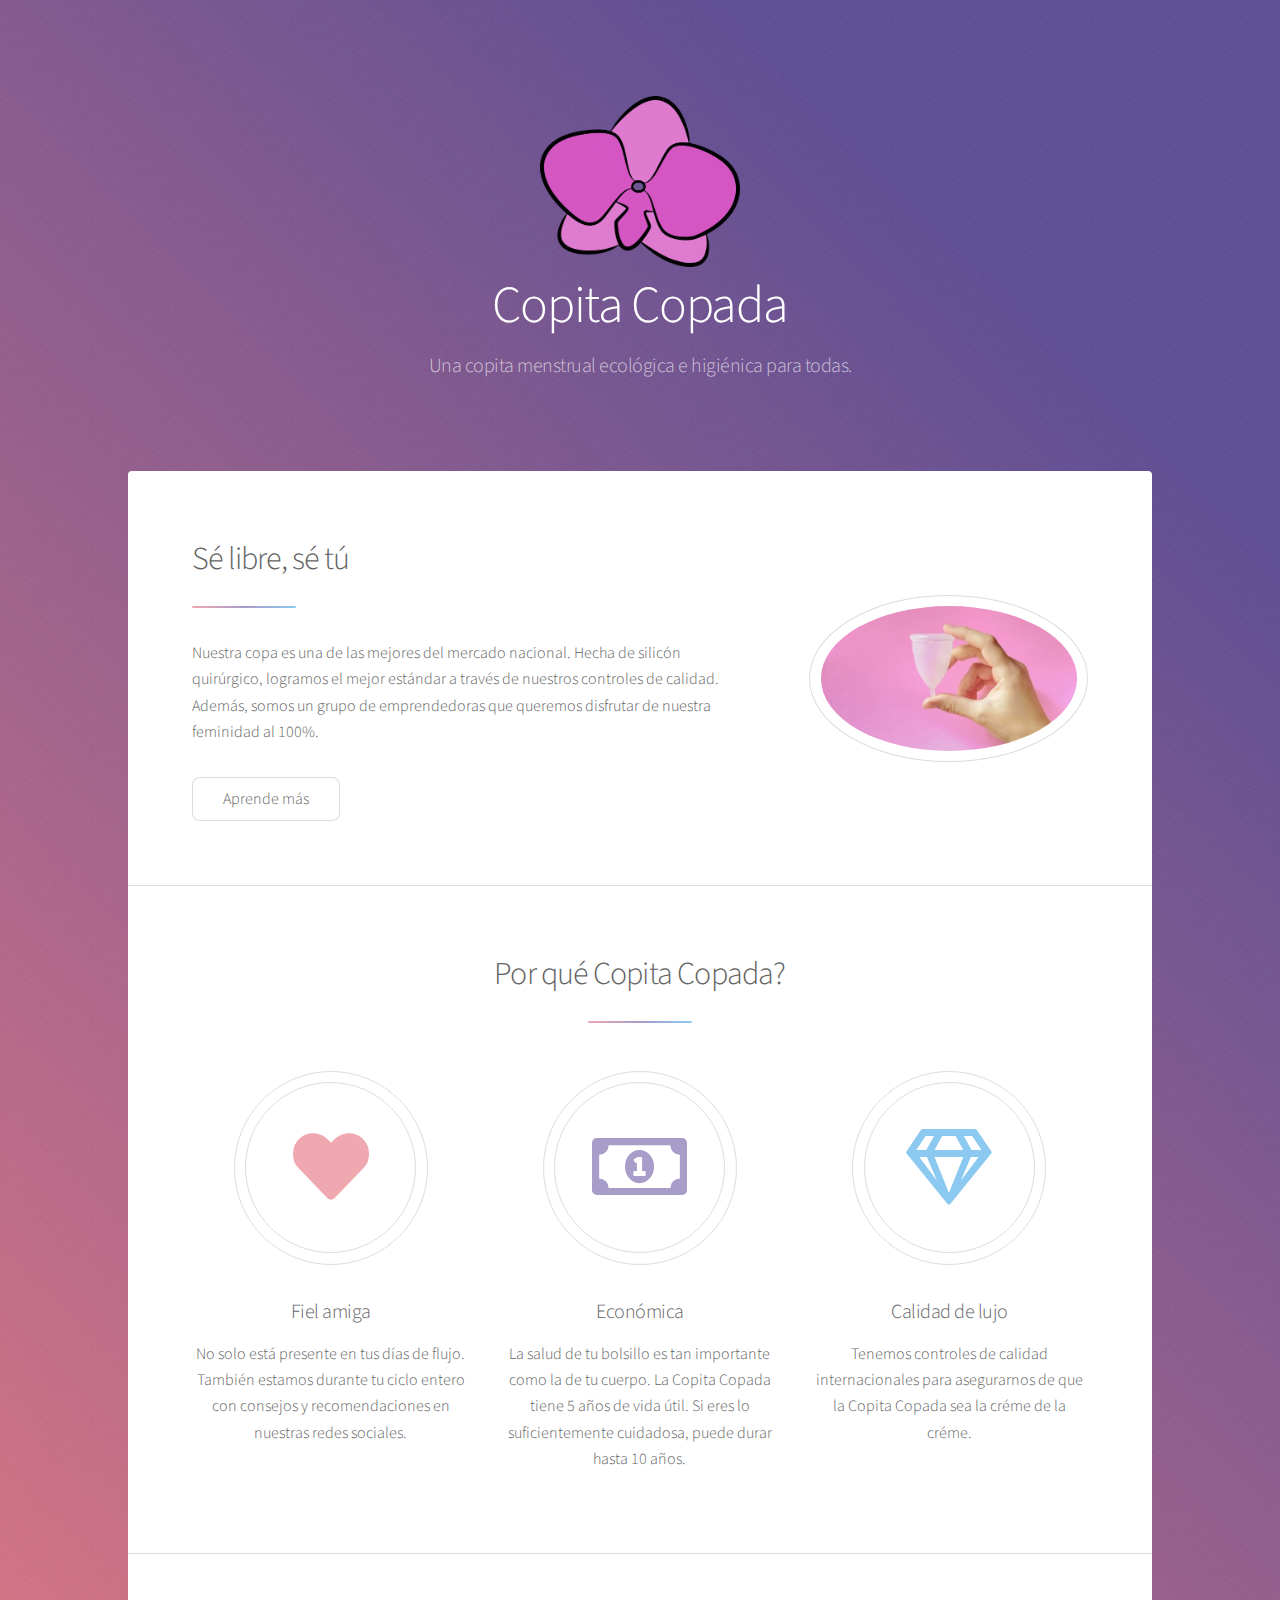
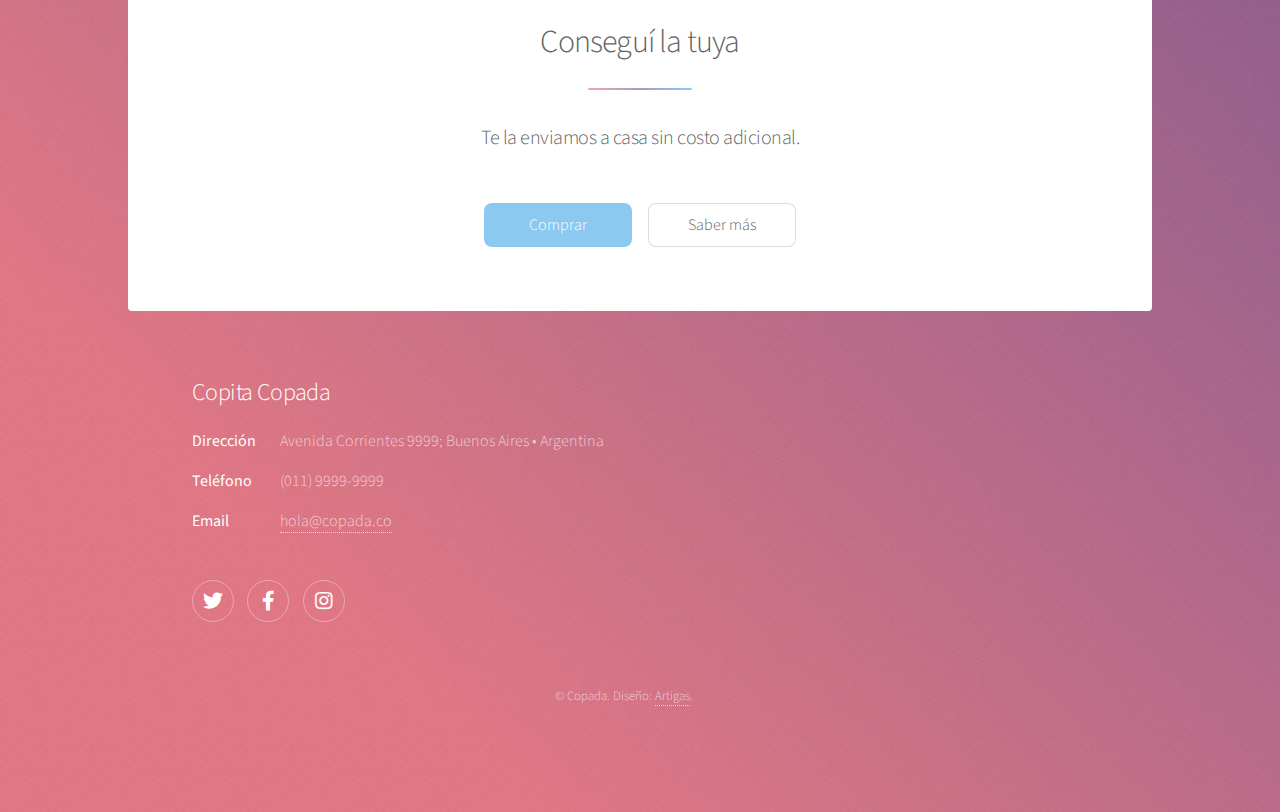
==== commit a7494fa2: "Mejoras" ====
--- a/copa/index.html
+++ b/copa/index.html
@@ -10,6 +10,7 @@
 		<meta charset="utf-8" />
 		<meta name="viewport" content="width=device-width, initial-scale=1, user-scalable=no" />
 		<link rel="stylesheet" href="assets/css/main.css" />
+		<link rel="shortcut icon" type="image/png" href="images/logo-color.png"/>
 		<noscript><link rel="stylesheet" href="assets/css/noscript.css" /></noscript>
 	</head>
 	<body class="is-preload">
@@ -19,8 +20,8 @@
 
 				<!-- Header -->
 					<header id="header" class="alt">
-						<!-- <span class="logo"><i class="fas fa-female"></i></span> -->
-						<span class="logo-new icon-new"><i class="fas fa-female"></i></span>
+						<!-- <span class="logo-new icon-new"><i class="fas fa-female"></i></span> -->
+						<span><img src="images/logo-color.png" alt="" class="logo-new" /></span>
 						<h1>Copita Copada</h1>
 						<p>Una copita menstrual ecológica e higiénica para todas.</p>
 					</header>
@@ -128,8 +129,8 @@
 								</header>
 								<footer class="major">
 									<ul class="actions special">
-										<li><a href="generic.html" class="button primary">Comprar</a></li>
-										<li><a href="generic.html" class="button">Saber más</a></li>
+										<li><a href="" class="button primary">Comprar</a></li>
+										<li><a href="" class="button">Saber más</a></li>
 									</ul>
 								</footer>
 							</section>
--- a/copa/assets/css/main.css
+++ b/copa/assets/css/main.css
@@ -2216,18 +2216,30 @@
 
 /* Icon */
 	.logo-new {
-		background: #DE7784;
-		border-radius: 100%;
-		color: #ffffff;
-		cursor: default;
-		display: inline-block;
-		font-size: 2.25em;
-		height: 2.35em;
-		line-height: 2.35em;
-		margin: 0 0 0.75em 0;
-		text-align: center;
-		width: 2.35em;
-	}
+		width: 100px;
+		height: auto;
+	}
+
+	/* tabletas */
+	@media (min-width: 768px) {
+		.logo-new {
+			width: 150px;
+		}
+	}
+
+	/* escritorio normales */
+	@media (min-width: 992px) {
+		.logo-new {
+			width: 150px;
+		}
+	} 
+
+	/* pantallas grandes */
+	@media (min-width: 1200px) {
+		.logo-new {
+			width: 200px;
+		}
+	} 
 
 	.icon {
 		text-decoration: none;
